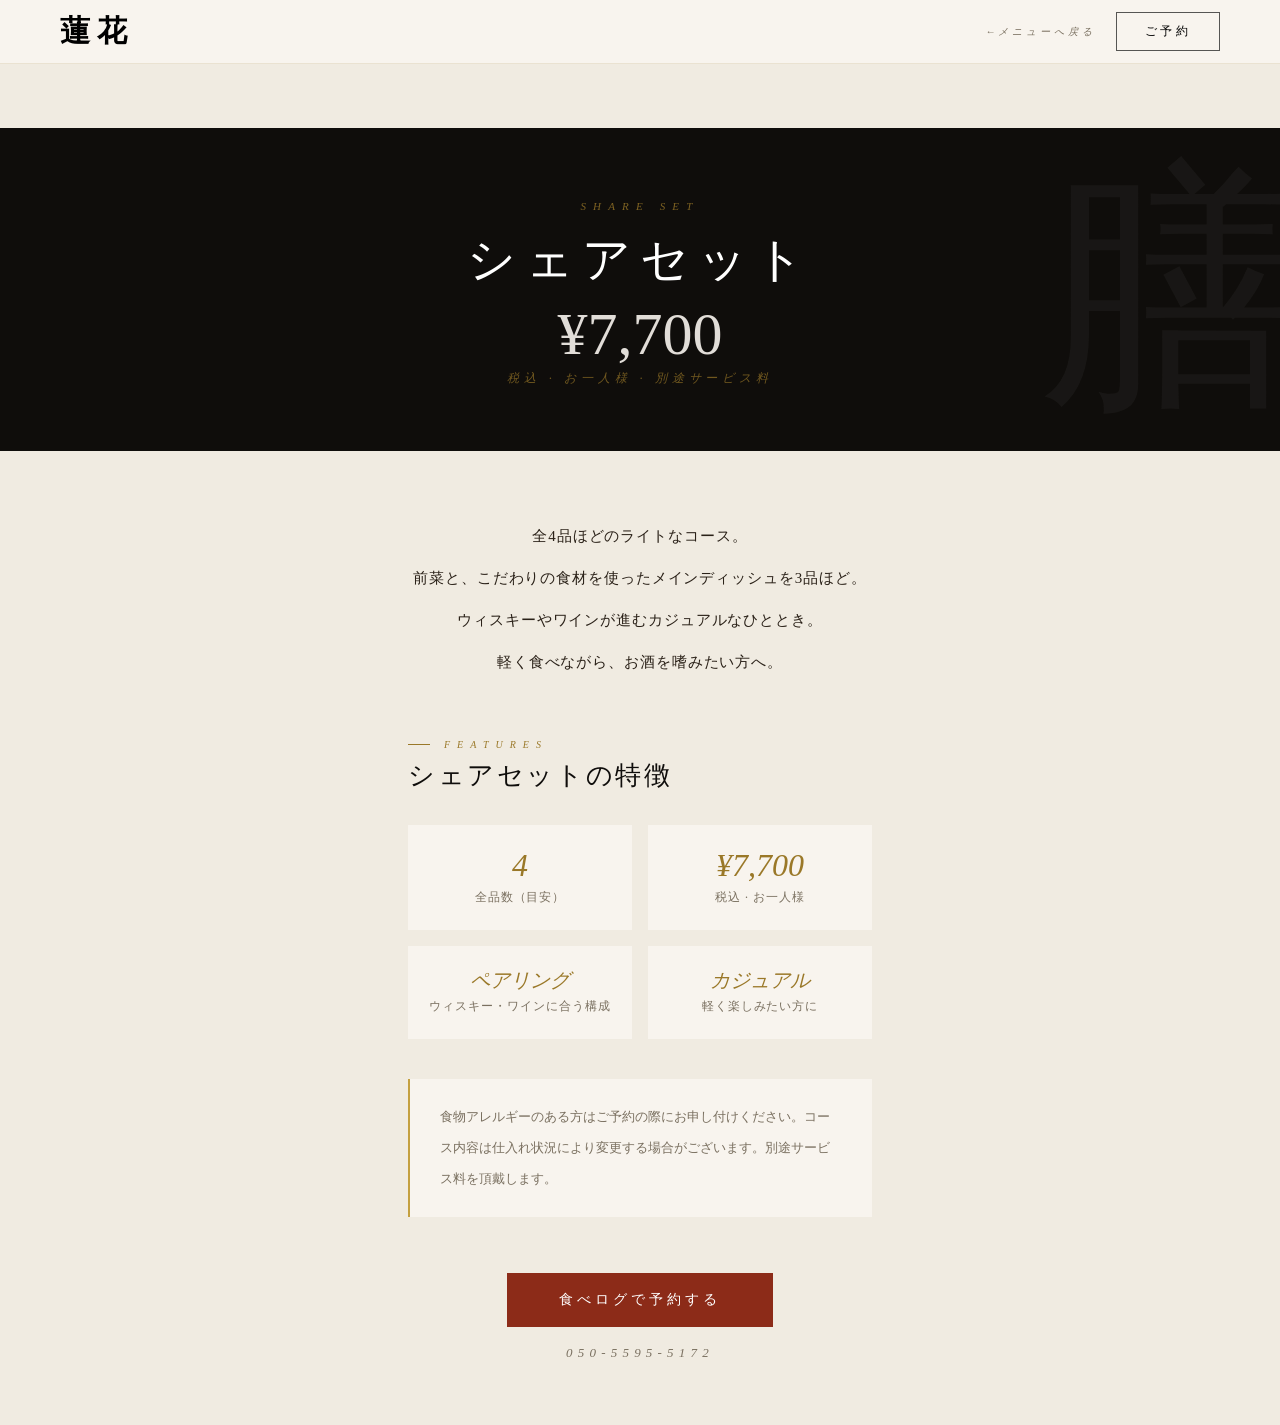
==== course-share.html @ ea58a0f2 "Initial commit" ====
<!DOCTYPE html>
<html lang="ja">
<head>
<meta charset="UTF-8">
<meta name="viewport" content="width=device-width,initial-scale=1">
<title>シェアセット | 蓮花 RENKA — 北新地</title>
<meta name="description" content="蓮花のシェアセット（¥7,700〜）。全4品ほどのライトなコース。ウィスキーやワインと楽しむカジュアルなひととき。北新地の創作料理店。">
<link rel="stylesheet" href="renka.css">
<style>
/* ── COURSE PAGE ── */
.cp-wrap{
  min-height:100vh;
  background:var(--w2);
  padding-top:var(--nav-h);
}
.cp-hero{
  background:#0f0d0b;
  padding:72px 10vw 64px;
  position:relative;
  overflow:hidden;
  text-align:center;
}
.cp-hero::before{
  content:'膳';
  position:absolute;right:-20px;top:50%;transform:translateY(-50%);
  font-family:'Shippori Mincho B1',serif;font-size:260px;
  color:rgba(255,255,255,.04);line-height:1;pointer-events:none;
}
.cp-en{font-family:'Cormorant Garamond',serif;font-style:italic;font-size:11px;letter-spacing:.65em;color:var(--gold);text-transform:uppercase;margin-bottom:16px;opacity:.8}
.cp-title{font-family:'Shippori Mincho B1',serif;font-size:clamp(28px,5vw,48px);letter-spacing:.18em;color:#fff;font-weight:500;margin-bottom:12px}
.cp-price{font-family:'Cormorant Garamond',serif;font-size:clamp(36px,6vw,60px);font-weight:300;color:rgba(248,244,238,.9);line-height:1;margin-bottom:6px}
.cp-ptax{font-family:'Cormorant Garamond',serif;font-style:italic;font-size:12px;letter-spacing:.4em;color:rgba(154,120,40,.7)}

.cp-body{max-width:720px;margin:0 auto;padding:64px 10vw}
.cp-desc{font-family:'Shippori Mincho',serif;font-size:15px;line-height:2.8;color:var(--ch);letter-spacing:.06em;margin-bottom:56px;text-align:center}

.cp-section-head{margin-bottom:32px;text-align:left}
.cp-section-head .slbl{margin-bottom:8px}
.cp-section-head h2{font-family:'Shippori Mincho B1',serif;font-size:clamp(18px,2.5vw,26px);letter-spacing:.1em;color:var(--ink);font-weight:500;margin-bottom:6px}
.cp-section-head p{font-family:'Cormorant Garamond',serif;font-style:italic;font-size:12px;letter-spacing:.4em;color:var(--warm)}

.cp-feature{display:grid;grid-template-columns:1fr 1fr;gap:16px;margin-bottom:40px}
.cp-feat-item{background:var(--w);padding:24px 20px;text-align:center}
.cp-feat-num{font-family:'Cormorant Garamond',serif;font-style:italic;font-size:32px;font-weight:300;color:var(--gold);line-height:1;margin-bottom:8px}
.cp-feat-label{font-family:'Shippori Mincho',serif;font-size:12px;letter-spacing:.08em;color:var(--warm)}

.cp-note{padding:22px 30px;border-left:2px solid var(--gold2);background:var(--w);font-size:13px;line-height:2.4;color:var(--warm);margin-top:40px}

.cp-cta{text-align:center;padding:56px 0 0}
.cp-back{
  display:inline-block;margin-bottom:24px;
  font-family:'Cormorant Garamond',serif;font-style:italic;
  font-size:11px;letter-spacing:.4em;color:var(--warm);
  text-decoration:none;text-transform:uppercase;
  transition:color .3s;
}
.cp-back:hover{color:var(--ink)}
.cp-back::before{content:'← ';letter-spacing:0}

@media(max-width:900px){
  .cp-hero{padding:52px 24px 44px}
  .cp-body{padding:40px 20px}
  .cp-desc{font-size:13px;line-height:2.4;margin-bottom:36px}
  .cp-feature{grid-template-columns:1fr 1fr}
  .cp-note{padding:16px 18px;font-size:12px;line-height:2}
}
</style>
</head>
<body>

<!-- NAV -->
<nav id="nav">
  <button class="nlogo" onclick="location.href='index.html'" style="background:none;border:none;cursor:pointer;padding:0">
    <span class="nlogo-t">蓮花</span>
  </button>
  <div style="margin-left:auto;display:flex;align-items:center;gap:20px">
    <a href="index.html#menu" class="cp-back" style="margin:0;font-size:10px">メニューへ戻る</a>
    <a href="https://tabelog.com/osaka/A2701/A270101/27146515/" target="_blank" rel="noopener" class="ncta">ご予約</a>
  </div>
</nav>

<div class="cp-wrap">

  <!-- HERO -->
  <div class="cp-hero">
    <p class="cp-en">Share Set</p>
    <h1 class="cp-title">シェアセット</h1>
    <p class="cp-price">¥7,700</p>
    <p class="cp-ptax">税込 · お一人様 · 別途サービス料</p>
  </div>

  <div class="cp-body">

    <!-- 説明 -->
    <p class="cp-desc">全4品ほどのライトなコース。<br>
    前菜と、こだわりの食材を使ったメインディッシュを3品ほど。<br>
    ウィスキーやワインが進むカジュアルなひととき。<br>
    軽く食べながら、お酒を嗜みたい方へ。</p>

    <!-- 特徴 -->
    <div class="cp-section-head">
      <div class="slbl">Features</div>
      <h2>シェアセットの特徴</h2>
    </div>

    <div class="cp-feature">
      <div class="cp-feat-item">
        <p class="cp-feat-num">4</p>
        <p class="cp-feat-label">全品数（目安）</p>
      </div>
      <div class="cp-feat-item">
        <p class="cp-feat-num">¥7,700</p>
        <p class="cp-feat-label">税込 · お一人様</p>
      </div>
      <div class="cp-feat-item">
        <p class="cp-feat-num" style="font-size:20px">ペアリング</p>
        <p class="cp-feat-label">ウィスキー・ワインに合う構成</p>
      </div>
      <div class="cp-feat-item">
        <p class="cp-feat-num" style="font-size:20px">カジュアル</p>
        <p class="cp-feat-label">軽く楽しみたい方に</p>
      </div>
    </div>

    <p class="cp-note">食物アレルギーのある方はご予約の際にお申し付けください。コース内容は仕入れ状況により変更する場合がございます。別途サービス料を頂戴します。</p>

    <!-- CTA -->
    <div class="cp-cta">
      <a href="https://tabelog.com/osaka/A2701/A270101/27146515/" target="_blank" rel="noopener"
        style="display:inline-block;background:var(--red);color:#fff;font-family:'Shippori Mincho',serif;font-size:14px;letter-spacing:.28em;padding:18px 52px;text-decoration:none;transition:opacity .3s;margin-bottom:16px">
        食べログで予約する
      </a><br>
      <a href="tel:050-5595-5172"
        style="font-family:'Cormorant Garamond',serif;font-style:italic;font-size:13px;letter-spacing:.4em;color:var(--warm);text-decoration:none">
        050-5595-5172
      </a>
    </div>

  </div>
</div>

<script>
const nav = document.getElementById('nav');
window.addEventListener('scroll', () => nav.classList.toggle('sc', scrollY > 60));
// このページを訪れた記録を残す（index.htmlに戻った時にローダーをスキップ）
sessionStorage.setItem('fromCoursePage', '1');
</script>
</body>
</html>
---- renka.css ----
:root {
  --w:    #f8f4ee;
  --w2:   #f0ebe1;
  --ink:  #0f0d0b;
  --deep: #17130e;
  --ch:   #2a2118;
  --red:  #8c2b18;
  --red2: #b33820;
  --gold: #9a7828;
  --gold2:#c4a040;
  --warm: #7a7060;
  --bd:   rgba(154,120,40,.15);
  --nav-h: 64px;
}

.skip-link{position:absolute;top:-40px;left:0;background:var(--red);color:#fff;padding:8px 16px;text-decoration:none;font-family:'Shippori Mincho',serif;font-size:12px;z-index:9999;transition:top .2s}
.skip-link:focus{top:0}
/* ── FOCUS / ACCESSIBILITY ── */
:focus-visible{outline:2px solid var(--gold);outline-offset:3px}
a,button{-webkit-tap-highlight-color:transparent}
*,*::before,*::after{margin:0;padding:0;box-sizing:border-box}
html{scroll-behavior:smooth}
section,#gallery,#rooms{scroll-margin-top:64px}
html{scroll-padding-top:var(--nav-h)}
body{background:var(--w);color:var(--ink);font-family:'Shippori Mincho',serif;font-weight:400;overflow-x:hidden;cursor:none}

/* ── CURSOR ── */
#cd, #cr {
  position: fixed;
  pointer-events: none;
  z-index: 9999;
  transform: translate(-50%, -50%);
  transition: transform .18s cubic-bezier(.22,.61,.36,1);
}

@media (max-width: 768px) {
  #cd,
  #cr {
    display: none !important;
  }
}

/* 中央ドット */
#cdi {
  width: 4px;
  height: 4px;
  background: var(--gold); /* 赤→ゴールドへ */
  border-radius: 50%;
  opacity: .9;
}

/* 外側リング */
#cri {
  width: 32px;
  height: 32px;
  border: 1px solid rgba(154,120,40,.45); /* 薄いゴールド */
  border-radius: 50%;
  opacity: .35;

  backdrop-filter: blur(2px);

  transition:
    width .4s cubic-bezier(.22,.61,.36,1),
    height .4s cubic-bezier(.22,.61,.36,1),
    opacity .35s ease,
    border-color .35s ease,
    transform .35s ease;
}

/* ホバー時に外側リングを消す */
body:has(a:hover) #cri,
body:has(button:hover) #cri {
  opacity: 0;
  transform: translate(-50%, -50%) scale(0.8);
}

/* 押下時（高級感あるフィードバック） */
body:has(a:active) #cri,
body:has(button:active) #cri {
  width: 28px;
  height: 28px;
  opacity: .8;
  border-color: var(--red);
}

/* ── LOADER ── */
.skip-loader #loader{display:none !important}
#loader{position:fixed;inset:0;background:#0f0d0b;z-index:3000;display:flex;align-items:center;justify-content:center;flex-direction:column;text-align:center;transition:opacity 1s ease,visibility 1s ease;overflow:hidden}
#loader::before{content:'';position:absolute;inset:0;z-index:0;pointer-events:none}
#loader.out{opacity:0;visibility:hidden}
#loader-lotus{position:absolute;inset:0;display:flex;align-items:center;justify-content:center;opacity:0;animation:lu 1.4s ease forwards .1s;z-index:1}
#loader-lotus svg{width:min(320px,80vw);height:min(320px,80vw);opacity:.22}
.ld-content{position:relative;z-index:2;display:flex;flex-direction:column;align-items:center;text-align:center;pointer-events:none}
.ld-en{font-family:'Shippori Mincho B1',serif;font-weight:500;font-size:clamp(40px,6vw,64px);letter-spacing:.4em;color:rgba(248,244,238,.92);opacity:0;animation:lu .8s ease forwards .5s;text-align:center}
.ld-bar{width:1px;height:0;background:linear-gradient(to bottom,var(--gold),transparent);margin:18px auto;animation:lb 1s ease forwards 1.1s}
.ld-sub{font-family:'Cormorant Garamond',serif;font-style:italic;font-size:11px;letter-spacing:.6em;color:rgba(154,120,40,.65);text-transform:uppercase;opacity:0;animation:lu .7s ease forwards 1.7s;text-align:center}
@keyframes lu{from{opacity:0;transform:translateY(12px)}to{opacity:1;transform:translateY(0)}}
@keyframes lb{to{height:48px}}

#loader-video{
  display:none;
  position:absolute;
  top:50%;left:50%;
  transform:translate(-50%,-50%);
  min-width:100%;min-height:100%;
  width:auto;height:auto;
  object-fit:cover;
  object-position:center center;
  z-index:0;
}
@media(max-width:900px){
  #loader{background:#0f0d0b}
  #loader-video{display:block}
  #loader::before{background:rgba(15,13,11,.45)}
  #loader-lotus{display:none}
  .ld-content{display:none}
}

/* ── NAV ── */
/* ── NAV ── */
nav {
  position: sticky;
  top: 0; left: 0; right: 0;
  z-index: 600;
  height: var(--nav-h);
  padding: 0 60px;
  display: flex;
  align-items: center;
  justify-content: space-between;
  background: rgba(248,244,238,.97);
  backdrop-filter: blur(24px);
  border-bottom: 1px solid var(--bd);
}

nav.sc {
  background: rgba(248,244,238,.97);
  border-color: var(--bd);
}

.nlogo {
  text-decoration: none;
  display: flex;
  align-items: center;
}

.nlogo-t {
  font-family: 'Shippori Mincho B1', serif;
  font-weight: 600;
  font-size: 30px;
  letter-spacing: .22em;
  color: #000;
  transition: opacity .3s;
}

.nlogo-t:hover { opacity: .7; }

.ncta {
  font-family: 'Shippori Mincho', serif;
  font-size: 12px;
  letter-spacing: .28em;
  color: #000;
  text-decoration: none;
  border: 1px solid rgba(0,0,0,.65);
  padding: 10px 28px;
  transition: background .3s, color .3s, border-color .3s;
}

.ncta:hover {
  background: var(--red);
  color: #fff;
  border-color: var(--red);
}

.nav-ig {
  color: #000;
  opacity: .6;
  transition: opacity .3s, color .3s;
  display: flex;
  align-items: center;
}

.nav-ig:hover { opacity: 1; color: var(--red); }

/* PC用ナビリンク */
.nav-links {
  display: flex;
  align-items: center;
  gap: clamp(16px, 2.2vw, 38px);
  list-style: none;
  margin: 0;
  padding: 0;
}

.nav-link {
  font-family: 'Shippori Mincho B1', serif;
  font-weight: 600;
  font-size: 14px;
  letter-spacing: .22em;
  color: #000;
  text-decoration: none;
  opacity: .75;
  transition: opacity .3s;
  white-space: nowrap;
}

.nav-link:hover { opacity: 1; }

/* ハンバーガーボタン */
.nav-hamburger {
  display: none;
  flex-direction: column;
  justify-content: center;
  gap: 5px;
  background: none;
  border: none;
  cursor: pointer;
  padding: 4px;
  z-index: 700;
}

.nav-hamburger span {
  display: block;
  width: 24px;
  height: 1.5px;
  background: #000;
  transition: transform .3s, opacity .3s;
}

.nav-hamburger.open span:nth-child(1) { transform: translateY(6.5px) rotate(45deg); }
.nav-hamburger.open span:nth-child(2) { opacity: 0; }
.nav-hamburger.open span:nth-child(3) { transform: translateY(-6.5px) rotate(-45deg); }

/* ドロワー */
.nav-drawer {
  display: none;
  position: fixed;
  top: var(--nav-h);
  left: 0;
  right: 0;
  z-index: 599;
  background: linear-gradient(to bottom, rgba(248,244,238,.98), rgba(242,236,227,.98));
  backdrop-filter: blur(24px);
  -webkit-backdrop-filter: blur(24px);
  border-bottom: 1px solid rgba(154,120,40,.14);
  box-shadow: 0 18px 40px rgba(15,13,11,.08);
  padding: 0;
  max-height: 0;
  overflow: hidden;
  transition:
    max-height .55s cubic-bezier(.22,.61,.36,1),
    padding .4s ease,
    box-shadow .4s ease;
}

.nav-drawer.open {
  max-height: 520px;
  padding: 18px 0 22px;
}

.nav-drawer-links {
  list-style: none;
  margin: 0;
  padding: 0 20px;
  position: relative;
}

.nav-drawer-links::before {
  content: "";
  position: absolute;
  top: 6px; bottom: 6px; left: 20px;
  width: 1px;
  background: linear-gradient(
    to bottom,
    transparent,
    rgba(154,120,40,.18) 18%,
    rgba(154,120,40,.18) 82%,
    transparent
  );
}

.nav-drawer-link {
  position: relative;
  display: flex;
  flex-direction: column;
  gap: 6px;
  font-family: 'Shippori Mincho B1', serif;
  font-size: 15px;
  font-weight: 700;
  letter-spacing: .24em;
  line-height: 1.7;
  color: rgba(15,13,11,.88);
  text-decoration: none;
  padding: 22px 28px 22px 42px;
  transition:
    color .35s ease,
    background-color .35s ease,
    padding-left .35s ease,
    transform .35s ease;
}

.nav-drawer-link:not(:last-child)::after {
  content: "";
  position: absolute;
  left: 42px; right: 0; bottom: 0;
  height: 1px;
  background: linear-gradient(
    to right,
    rgba(154,120,40,.16),
    rgba(154,120,40,.08) 55%,
    transparent
  );
}

.nav-drawer-link::before {
  content: "";
  position: absolute;
  left: 18px;
  top: 50%;
  width: 7px; height: 7px;
  border: 1px solid rgba(154,120,40,.5);
  border-radius: 50%;
  transform: translateY(-50%);
  transition:
    background-color .35s ease,
    border-color .35s ease,
    transform .35s ease;
}

.nav-drawer-link:hover,
.nav-drawer-link:focus-visible {
  color: var(--red);
  background: linear-gradient(to right, rgba(154,120,40,.05), transparent 72%);
  padding-left: 50px;
  transform: translateX(2px);
  outline: none;
}

.nav-drawer-link:hover::before,
.nav-drawer-link:focus-visible::before {
  background: rgba(154,120,40,.72);
  border-color: rgba(154,120,40,.72);
  transform: translateY(-50%) scale(1.08);
}

/* 英語・日本語 2段構成 */
.nav-en {
  font-family: 'Cormorant Garamond', serif;
  font-size: 11px;
  letter-spacing: .4em;
  color: var(--gold);
  text-transform: uppercase;
  line-height: 1;
}

.nav-ja {
  font-family: 'Shippori Mincho B1', serif;
  font-size: 15px;
  letter-spacing: .18em;
  color: rgba(15,13,11,.9);
  line-height: 1.6;
}

.nav-drawer-link:hover .nav-en { color: var(--red); }
.nav-drawer-link:hover .nav-ja { color: var(--red); }

/* ── タブレット縦（769px〜900px）: ハンバーガー表示 ── */
@media (min-width: 769px) and (max-width: 900px) {
  nav { height: 56px; padding: 0 24px; }
  :root { --nav-h: 56px; }
  .nlogo-t { font-size: 24px; }
  .nav-hamburger { display: flex; margin-left: auto; }
  .nav-links { display: none; }
  .nav-icon { display: none !important; }
  .ncta { display: none; }
  .nav-drawer { display: block; }
}

/* ── タブレット横（901px〜1024px） ── */
@media (min-width: 901px) and (max-width: 1024px) {
  nav { padding: 0 36px; height: 64px; }
  :root { --nav-h: 64px; }
  .nlogo-t { font-size: 26px; }
  .nav-links { gap: 20px; }
  .nav-link { font-size: 11px; letter-spacing: .12em; }
  .ncta { font-size: 11px; padding: 8px 16px; letter-spacing: .14em; }
  .nav-hamburger { display: none; }
  .nav-drawer { display: none !important; }
  .nav-icon { display: flex !important; }

  /* コンテンツレイアウト調整 */
  #concept { gap: 48px; padding: 80px 5vw; }
  #chef { gap: 48px; padding: 80px 5vw; }
  .gp-grid { grid-template-rows: 38vh 38vh; }
  .agrid { gap: 40px; }
  .fi { grid-template-columns: 1fr 1fr; }
  #menu, #news, #rsv, #access { padding: 80px 5vw; }
  #cta-band { padding: 56px 5vw; }
}

/* ── スマホ（768px以下） ── */
@media (max-width: 768px) {
  nav { height: 56px; padding: 0 20px; }
  :root { --nav-h: 56px; }
  .nlogo-t { font-size: 22px; }
  .nav-icon { display: none !important; }
  .nav-hamburger { display: flex; margin-left: auto; }
  .nav-links { display: none; }
  .nav-drawer { display: block; }
  .nav-drawer.open { max-height: 78vh; }
  .nav-drawer-links { padding: 4px 18px 0; }
  .nav-drawer-links::before { left: 18px; }
  .nav-drawer-link { font-size: 14px; letter-spacing: .18em; padding: 20px 20px 20px 38px; }
  .nav-drawer-link:not(:last-child)::after { left: 38px; }
  .nav-drawer-link::before { left: 14px; }
  .nav-drawer-link:hover,
  .nav-drawer-link:focus-visible { padding-left: 44px; transform: none; }
}
/* ── HERO ── */
/* フルスクリーン動画＋テキストオーバーレイ */
#hero{
  min-height:calc(100vh - var(--nav-h));
  position:relative;
  display:flex;
  align-items:center;
  overflow:visible;
}
/* 動画背景: 全面 */
.hero-r{
  position:absolute;
  inset:0;
  z-index:0;
  background:var(--deep);
  overflow:hidden;
}
.hero-video{
  position:absolute;
  inset:0;
  width:100%;
  height:100%;
  object-fit:cover;
  z-index:0;
}
/* デスクトップ: 動画を切り取らず全体表示 */
@media(min-width:769px){
  .hero-video{
    object-fit:contain;
    object-position:center center;
  }
}
/* オーバーレイ: 右上を明るく、左下と全体をやや暗く（文字の可読性） */
.hero-overlay{
  position:absolute;
  inset:0;
  z-index:1;
  background:
    linear-gradient(to bottom, rgba(10,8,6,.55) 0%, rgba(10,8,6,.1) 40%, rgba(10,8,6,.65) 100%),
    linear-gradient(to right,  rgba(10,8,6,.60) 0%, rgba(10,8,6,.0) 60%);
}
.hero-frame-tl,.hero-frame-br{position:absolute;z-index:3;pointer-events:none}
.hero-frame-tl{top:32px;left:32px;width:40px;height:40px;border-top:1px solid rgba(154,120,40,.5);border-left:1px solid rgba(154,120,40,.5)}
.hero-frame-br{bottom:32px;right:32px;width:40px;height:40px;border-bottom:1px solid rgba(154,120,40,.5);border-right:1px solid rgba(154,120,40,.5)}
/* テキストオーバーレイ */
.hero-l{
  position:relative;
  z-index:2;
  padding:0 10vw;
  max-width:720px;
  opacity:0;
  transition:opacity .4s ease 1.2s;
}
body.loaded .hero-l{opacity:1}
.hero-l::after{display:none}
.h-kicker{
  font-family:'Cormorant Garamond',serif;
  font-style:italic;
  font-size:11px;
  letter-spacing:.6em;
  color:var(--gold2);
  display:flex;
  align-items:center;
  gap:12px;
  margin-bottom:28px;
  opacity:0;
  animation:lu .5s ease forwards 1.4s;
}
.h-kicker::before{content:'';width:24px;height:1px;background:var(--gold2)}
.h-title{
  font-family:'Shippori Mincho B1',serif;
  font-weight:600;
  font-size:clamp(32px,5vw,68px);
  line-height:1.45;
  letter-spacing:.06em;
  color:#fff;
  margin-bottom:32px;
  text-shadow:0 2px 20px rgba(0,0,0,.4);
  opacity:0;
  animation:lu .6s ease forwards 1.6s;
}
.h-title em{font-style:normal;color:var(--gold2)}
/* コンセプト文 */
.h-concept{
  font-family:'Shippori Mincho',serif;
  font-size:clamp(14px,1.3vw,17px);
  line-height:2.3;
  color:rgba(255,255,255,.78);
  margin-bottom:0;
  padding-left:20px;
  border-left:2px solid rgba(154,120,40,.65);
  opacity:0;
  animation:lu .7s ease forwards 2.0s;
}
/* 料金・アクセスメモ（非表示）*/
.h-price-note{display:none;
  font-family:'Cormorant Garamond',serif;
  font-style:italic;
  font-size:12px;
  letter-spacing:.3em;
  color:rgba(255,255,255,.55);
  margin-bottom:44px;
  opacity:0;
  animation:lu .5s ease forwards 2.1s;
}
/* CTAボタン群 */
.h-btns{
  display:flex;
  gap:16px;
  flex-wrap:wrap;
  align-items:center;
  opacity:0;
  animation:lu .6s ease forwards 2.3s;
}
.btn-primary--hero{
  font-family:'Shippori Mincho B1',serif;
  font-size:13px;
  letter-spacing:.32em;
  color:#fff;
  background:var(--red);
  text-decoration:none;
  padding:18px 52px;
  border:1px solid var(--red);
  transition:background .3s,transform .25s,box-shadow .3s;
  display:inline-block;
  box-shadow:0 4px 24px rgba(140,43,24,.45);
}
.btn-primary--hero:hover{
  background:var(--red2);
  border-color:var(--red2);
  transform:translateY(-3px);
  box-shadow:0 8px 32px rgba(140,43,24,.6);
}
.btn-ghost--hero{
  font-family:'Cormorant Garamond',serif;
  font-style:italic;
  font-size:13px;
  letter-spacing:.35em;
  color:rgba(255,255,255,.7);
  text-decoration:none;
  padding:18px 0;
  transition:color .3s;
  display:flex;
  align-items:center;
  gap:8px;
}
.btn-ghost--hero:hover{color:#fff}
/* スクロールヒント */
.sh{
  position:absolute;
  bottom:28px;
  left:50%;
  transform:translateX(-50%);
  display:flex;
  flex-direction:column;
  align-items:center;
  gap:8px;
  z-index:5;
  opacity:0;
  animation:lu .7s ease forwards 3.2s;
}
.sh-t{font-family:'Cormorant Garamond',serif;font-size:8px;letter-spacing:.6em;color:rgba(255,255,255,.5);text-transform:uppercase}
.sh-b{width:1px;height:36px;background:linear-gradient(to bottom,rgba(154,120,40,.8),transparent);animation:sb 2.5s ease-in-out infinite}
@keyframes sb{0%,100%{opacity:.2;transform:scaleY(.3);transform-origin:top}50%{opacity:1;transform:scaleY(1)}}
/* モバイル */
@media(max-width:768px){
  #hero{min-height:calc(100svh - var(--nav-h))}
  .hero-l{padding:0 24px;max-width:100%}
  .h-title{font-size:clamp(26px,7vw,38px)}
  .h-concept{font-size:13px}
  .btn-primary--hero{padding:16px 36px;font-size:12px;width:100%;text-align:center}
  .btn-ghost--hero{display:none}
  .h-btns{flex-direction:column;align-items:flex-start}
}

/* ── OCCASIONS BAND ── */
#occasions{background:var(--ink);padding:24px 10vw;display:flex;align-items:center;justify-content:center;gap:0;overflow:hidden;border-top:1px solid rgba(154,120,40,.12)}
.occ-list{display:flex;align-items:center;gap:0;flex-wrap:wrap;justify-content:center}
.occ-item{font-family:'Cormorant Garamond',serif;font-style:italic;font-size:13px;letter-spacing:.35em;color:white;padding:8px 28px;text-transform:uppercase;transition:color .3s;position:relative}
.occ-item:not(:last-child)::after{content:'';position:absolute;right:0;top:50%;transform:translateY(-50%);width:1px;height:14px;background:rgba(154,120,40,.25)}
.occ-item:hover{color:var(--gold2)}

/* ── SECTION COMMON ── */
.slbl{font-family:'Cormorant Garamond',serif;font-style:italic;font-size:10px;letter-spacing:.7em;color:var(--gold);text-transform:uppercase;display:flex;align-items:center;gap:14px;margin-bottom:18px}
.slbl::before{content:'';width:22px;height:1px;background:var(--gold)}
.sjp{font-family:'Shippori Mincho B1',serif;font-weight:600;font-size:clamp(24px,3vw,38px);line-height:1.4;letter-spacing:.1em;color:var(--ink);margin-bottom:6px}
.sen{font-family:'Cormorant Garamond',serif;font-style:italic;font-size:12px;letter-spacing:.5em;color:var(--gold);text-transform:uppercase;margin-bottom:40px}
.rv{opacity:0;transform:translateY(22px);transition:opacity .85s ease,transform .85s ease}
.rv.on{opacity:1;transform:translateY(0)}
.d1{transition-delay:.1s}.d2{transition-delay:.2s}.d3{transition-delay:.3s}.d4{transition-delay:.45s}

/* ── GALLERY ── */
#gallery{background:var(--w);padding:0 0 72px}
.dish-slider{
  position:relative;
  width:72%;
  max-width:680px;
  margin:0 auto;
  aspect-ratio:4/3;
  overflow:hidden;
  box-shadow:0 20px 60px rgba(15,13,11,.13);
}
.dish-slide{
  position:absolute;
  inset:0;
  background-size:cover;
  background-position:center;
  opacity:0;
  transition:opacity .7s ease;
}
.dish-slide.active{opacity:1}
.dish-prev,.dish-next{
  position:absolute;
  top:50%;
  transform:translateY(-50%);
  background:rgba(15,13,11,.42);
  border:none;
  color:rgba(248,244,238,.9);
  font-size:32px;
  line-height:1;
  width:44px;
  height:44px;
  display:flex;
  align-items:center;
  justify-content:center;
  cursor:pointer;
  z-index:2;
  transition:background .3s;
}
.dish-prev{left:0}
.dish-next{right:0}
.dish-prev:hover,.dish-next:hover{background:rgba(154,120,40,.65)}
.dish-dots{
  position:absolute;
  bottom:14px;
  left:50%;
  transform:translateX(-50%);
  display:flex;
  gap:8px;
  z-index:2;
}
.dish-dot{
  width:6px;height:6px;
  border-radius:50%;
  background:rgba(255,255,255,.4);
  cursor:pointer;
  transition:background .3s,transform .3s;
}
.dish-dot.active{background:rgba(248,244,238,.95);transform:scale(1.3)}
@media(max-width:900px){
  .dish-slider{width:92%;aspect-ratio:3/2}
}

/* ── ROOMS ── */
#rooms{display:grid;grid-template-columns:1fr 1fr;min-height:480px;margin-top: 5px;}
.rcard{position:relative;overflow:hidden;cursor:default}
.rcard-bg{position:absolute;inset:0;background-size:cover;background-position:center;transition:transform .7s ease}
.rcard:hover .rcard-bg{transform:scale(1.04)}
.rcard-bg.no-img-priv{background:radial-gradient(ellipse at 50% 40%,#1e1914 0%,#141210 100%)}
.rcard-bg.no-img-priv::before{content:'';position:absolute;top:0;left:0;right:0;height:50%;background-image:radial-gradient(circle,rgba(255,255,255,.038) 1px,transparent 1px);background-size:13px 13px}
.rcard-bg.no-img-ctr{background:radial-gradient(ellipse at 50% 30%,#241c08 0%,#1a1408 100%)}
.rcard-bg.no-img-ctr::before{content:'';position:absolute;top:0;left:0;right:0;height:40%;background:repeating-linear-gradient(0deg,transparent 0,transparent 10px,rgba(212,136,16,.09) 10px,rgba(212,136,16,.09) 12px),linear-gradient(to bottom,rgba(212,136,16,.18) 0%,transparent 80%)}
.rcard-bg.no-img-ctr::after{content:'';position:absolute;bottom:28%;left:4%;right:4%;height:2px;background:linear-gradient(90deg,transparent,rgba(212,140,20,.55),transparent);box-shadow:0 0 28px rgba(212,140,20,.18)}
.rcard-ov{position:absolute;inset:0;background:linear-gradient(to top,rgba(15,13,11,.92) 0%,rgba(15,13,11,.45) 55%,transparent 100%);z-index:1}
.rcard-info{position:absolute;bottom:0;left:0;right:0;padding:40px 44px 36px;z-index:2}
.rcard-num{font-family:'Cormorant Garamond',serif;font-style:italic;font-size:9px;letter-spacing:.6em;color:rgba(196,160,64,.9);text-transform:uppercase;margin-bottom:8px}
.rcard-name{font-family:'Shippori Mincho B1',serif;font-size:22px;letter-spacing:.12em;color:#fff;font-weight:500;margin-bottom:6px}
.rcard-cap{display:flex;align-items:baseline;gap:5px;font-family:'Cormorant Garamond',serif;color:#e0b84a}
.rcard-cap strong{font-size:48px;font-weight:300;line-height:1}
.rcard-cap span{font-size:11px;letter-spacing:.2em}
.rcard-desc{font-size:12px;line-height:2.2;color:rgba(248,244,238,.75);margin-top:12px;border-top:1px solid rgba(154,120,40,.35);padding-top:12px}
.rcard-edit{position:absolute;top:12px;right:12px;z-index:5;background:rgba(15,13,11,.72);border:1px solid rgba(154,120,40,.3);color:rgba(248,244,238,.65);font-family:'Cormorant Garamond',serif;font-size:9px;letter-spacing:.35em;text-transform:uppercase;padding:7px 14px;cursor:pointer;transition:all .3s;display:none}
.rcard-edit:hover{background:rgba(154,120,40,.18);border-color:var(--gold);color:#fff}

/* ── CONCEPT ── */
#concept{padding:100px 10vw;background:var(--w);display:grid;grid-template-columns:1fr 1fr;gap:80px;align-items:center;position:relative;overflow:hidden}
.cwm{position:absolute;right:-20px;top:50%;transform:translateY(-50%);font-family:'Shippori Mincho B1',serif;font-size:clamp(160px,18vw,280px);color:rgba(154,120,40,.038);line-height:1;pointer-events:none;user-select:none;font-weight:600}
.concept-body{font-size:15px;line-height:2.8;color:var(--ch);margin-bottom:28px}
.concept-body strong{color:var(--red);font-weight:500}
.concept-hr{width:28px;height:1px;background:var(--gold);margin:28px 0}
.concept-sub{font-size:13px;line-height:2.6;color:var(--warm)}
.concept-vis{display:flex;flex-direction:column;gap:16px}
.cv-card{padding:36px 32px;position:relative;background:var(--w2);border-left:2px solid var(--red);transition:transform .35s,box-shadow .35s}
.cv-card:hover{transform:translateX(6px);box-shadow:-4px 0 0 var(--red)}
.cv-card-en{font-family:'Cormorant Garamond',serif;font-style:italic;font-size:12px;letter-spacing:.6em;color:var(--gold);text-transform:uppercase;margin-bottom:10px;font-weight:700}
.cv-card.has-photo .cv-card-en{color:#f5e6b8;text-shadow:0 1px 4px rgba(0,0,0,.6)}
.cv-card-jp{font-family:'Shippori Mincho B1',serif;font-size:16px;letter-spacing:.1em;color:var(--ink);font-weight:500;line-height:1.7}
.cv-card-deco{position:absolute;bottom:12px;right:18px;font-family:'Shippori Mincho B1',serif;font-size:48px;color:rgba(140,43,24,.055);line-height:1;user-select:none}
.cv-dark{background:var(--deep);border-left:2px solid var(--gold)}
.cv-dark:hover{box-shadow:-4px 0 0 var(--gold)}
.cv-dark .cv-card-jp{color:rgba(248,244,238,.82)}
.cv-dark .cv-card-deco{color:rgba(248,244,238,.04)}
.concept-sub{
  color: rgba(122,112,96,.92);
}
.cv-dark .cv-card-en{
  color: rgba(196,160,64,.72);
}
/* cv-card with photo */
.cv-card.has-photo{
  background-size:cover;background-position:center;
  border-left-color:transparent;
}
.cv-card.has-photo::after{
  content:'';position:absolute;inset:0;
  background:rgba(15,13,11,.52);
  z-index:0;
}
.cv-card.has-photo .cv-card-en,
.cv-card.has-photo .cv-card-jp,
.cv-card.has-photo .cv-card-deco{position:relative;z-index:1;}
.cv-card.has-photo .cv-card-en{color:var(--gold)}
.cv-card.has-photo .cv-card-jp{color:rgba(248,244,238,.92);}
.cv-card.has-photo .cv-card-deco{color:rgba(248,244,238,.06)}

/* ── PHILOSOPHY ── */
#phil{padding:64px 10vw;background:var(--deep);display:flex;flex-direction:column;align-items:center;text-align:center;position:relative;overflow:hidden}
#phil::before{content:'';position:absolute;inset:0;background:repeating-linear-gradient(0deg,transparent,transparent 3px,rgba(248,244,238,.006) 3px,rgba(248,244,238,.006) 4px);pointer-events:none}
.phil-q{font-family:'Shippori Mincho B1',serif;font-size:clamp(14px,2vw,20px);line-height:2.7;color:rgba(248,244,238,.82);font-weight:400;letter-spacing:.1em;max-width:580px;margin-bottom:28px}
.phil-q em{font-style:normal;color:var(--gold2)}
.phil-by{font-family:'Cormorant Garamond',serif;font-style:italic;font-size:10px;letter-spacing:.55em;color:rgba(154,120,40,.42);text-transform:uppercase;display:flex;align-items:center;gap:14px}
.phil-by::before,.phil-by::after{content:'';width:28px;height:1px;background:rgba(154,120,40,.3)}

/* ── NEWS ── */
#news{padding:100px 10vw;background:var(--w2)}
.news-grid{display:flex;flex-direction:column;gap:1px;margin-top:48px;border:1px solid var(--bd)}
.ni-row{display:grid;grid-template-columns:148px 1fr auto;gap:28px;padding:24px 32px;background:var(--w);align-items:start;transition:background .3s}
.ni-row:hover{background:var(--w2)}
.ni-row-date{font-family:'Cormorant Garamond',serif;font-size:11px;letter-spacing:.35em;color:var(--gold);padding-top:3px}
.ni-row-cat{display:inline-block;font-family:'Cormorant Garamond',serif;font-size:9px;letter-spacing:.4em;color:var(--red);border:1px solid rgba(140,43,24,.22);padding:3px 11px;text-transform:uppercase;margin-bottom:7px}
.ni-row-title{font-size:14px;line-height:1.9;color:var(--ch)}
.ni-row-del{display:none;background:none;border:1px solid rgba(140,43,24,.28);color:rgba(140,43,24,.55);font-family:'Cormorant Garamond',serif;font-size:9px;letter-spacing:.3em;text-transform:uppercase;padding:6px 13px;cursor:pointer;transition:all .3s;flex-shrink:0}
.ni-row-del:hover{background:var(--red);color:#fff;border-color:var(--red)}
.news-add{display:none;margin-top:14px;width:100%;padding:17px;background:none;border:1px dashed var(--bd);color:rgba(154,120,40,.5);font-family:'Cormorant Garamond',serif;font-size:11px;letter-spacing:.45em;text-transform:uppercase;cursor:pointer;transition:all .3s}
.news-add:hover{border-color:var(--gold);color:var(--gold)}

/* ── MENU ── */
#menu{padding:100px 10vw;background:var(--w);position:relative;overflow:hidden}
.menu-wm{position:absolute;left:-15px;bottom:-10px;font-family:'Shippori Mincho B1',serif;font-size:clamp(140px,16vw,260px);color:rgba(154,120,40,.032);line-height:1;pointer-events:none;user-select:none;font-weight:600}
.mgrid{display:grid;grid-template-columns:1fr 1fr;gap:2px;margin-bottom:28px}
.mi{padding:52px 44px;background:var(--w2);position:relative;overflow:hidden;transition:background .4s,transform .35s,box-shadow .35s;cursor:default}
.mi:hover{background:var(--w);transform:translateY(-4px);box-shadow:0 16px 48px rgba(15,13,11,.08)}
.mi-link{
  text-decoration:none;color:inherit;
  display:flex;flex-direction:column;
  cursor:pointer;overflow:hidden;
  padding:0 !important;background:none !important;
  transition:box-shadow .3s;
}
.mi-link:hover{transform:none !important;box-shadow:0 16px 48px rgba(15,13,11,.15)}
.mi.mi-link::before{display:none}
.mi-photo{
  width:100%;aspect-ratio:3/2;
  background-size:cover;background-position:center;
  flex-shrink:0;
  transition:transform .6s ease;
}
.mi-link:hover .mi-photo{transform:scale(1.04)}
.mi-text{
  padding:22px 26px;
  background:var(--w2);
  display:flex;flex-direction:column;
  flex:1;
}
.mi-arrow{
  font-family:'Cormorant Garamond',serif;font-style:italic;
  font-size:11px;letter-spacing:.35em;color:var(--gold);
  margin-top:auto;padding-top:12px;
  opacity:0;transition:opacity .3s;
}
.mi-link:hover .mi-arrow{opacity:1}
.mi::before{content:'';position:absolute;top:0;left:0;right:0;height:2px;background:var(--red);transform:scaleX(0);transition:transform .4s;transform-origin:left}
.mi:hover::before{transform:scaleX(1)}
.mi-en{font-family:'Cormorant Garamond',serif;font-style:italic;font-size:9px;letter-spacing:.65em;color:var(--gold);text-transform:uppercase;margin-bottom:14px;opacity:.7}
.mi-name{font-family:'Shippori Mincho B1',serif;font-size:20px;letter-spacing:.12em;color:var(--ink);font-weight:500;margin-bottom:12px}
.mi-p{font-family:'Cormorant Garamond',serif;font-size:48px;font-weight:300;color:var(--ch);line-height:1;margin-bottom:3px}
.mi-ptax{font-family:'Cormorant Garamond',serif;font-size:10px;letter-spacing:.35em;color:var(--warm);margin-bottom:24px}
.mi-desc{font-size:13px;line-height:2.4;color:var(--warm)}
.mi-deco{position:absolute;bottom:16px;right:22px;font-family:'Shippori Mincho B1',serif;font-size:60px;color:rgba(140,43,24,.04);line-height:1;user-select:none}
.mnote{padding:22px 30px;border-left:2px solid var(--gold2);background:var(--w2);font-size:13px;line-height:2.4;color:var(--warm)}

/* ── CTA BAND ── */
#cta-band{padding:72px 10vw;background:var(--red);display:flex;align-items:center;justify-content:space-between;gap:40px;position:relative;overflow:hidden}
#cta-band::before{content:'蓮';position:absolute;right:-20px;top:50%;transform:translateY(-50%);font-family:'Shippori Mincho B1',serif;font-size:280px;color:rgba(255,255,255,.06);line-height:1;pointer-events:none;font-weight:600}
.cta-band-text{}
.cta-band-label{font-family:'Cormorant Garamond',serif;font-style:italic;font-size:10px;letter-spacing:.65em;color:rgba(255,255,255,.55);text-transform:uppercase;margin-bottom:14px}
.cta-band-title{font-family:'Shippori Mincho B1',serif;font-size:clamp(20px,2.8vw,32px);letter-spacing:.08em;color:#fff;font-weight:500;line-height:1.4;margin-bottom:6px}
.cta-band-sub{font-size:13px;color:rgba(255,255,255,.65);line-height:2.2}
.cta-band-actions{display:flex;flex-direction:column;gap:12px;flex-shrink:0}
.btn-cta-white{font-family:'Shippori Mincho',serif;font-size:13px;letter-spacing:.28em;color:var(--red);background:#fff;text-decoration:none;padding:18px 48px;transition:background .3s,transform .25s;display:inline-block;text-align:center;white-space:nowrap}
.btn-cta-white:hover{background:var(--w2);transform:translateY(-3px)}
.btn-cta-outline{font-family:'Cormorant Garamond',serif;font-style:italic;font-size:12px;letter-spacing:.4em;color:rgba(255,255,255,.7);text-decoration:none;padding:10px 0;text-align:center;border-bottom:1px solid rgba(255,255,255,.3);transition:color .3s,border-color .3s}
.btn-cta-outline:hover{color:#fff;border-color:#fff}

/* ── RESERVE ── */
#rsv{padding:100px 10vw;background:var(--deep);display:block;position:relative;overflow:hidden}
#rsv::after{content:'予約';position:absolute;right:-15px;top:50%;transform:translateY(-50%);font-family:'Shippori Mincho B1',serif;font-size:clamp(120px,14vw,220px);color:rgba(248,244,238,.015);line-height:1;pointer-events:none;user-select:none;font-weight:600}
.rsv-slbl{font-family:'Cormorant Garamond',serif;font-style:italic;font-size:9px;letter-spacing:.75em;color:var(--gold);text-transform:uppercase;display:flex;align-items:center;gap:14px;margin-bottom:20px}
.rsv-slbl::before{content:'';width:22px;height:1px;background:var(--gold)}
.rsv-title{font-family:'Shippori Mincho B1',serif;font-weight:500;font-size:clamp(22px,2.6vw,32px);letter-spacing:.1em;color:#fff;margin-bottom:6px}
.rsv-en{font-family:'Cormorant Garamond',serif;font-style:italic;font-size:11px;letter-spacing:.55em;color:rgba(154,120,40,.62);text-transform:uppercase;margin-bottom:40px}
.ilist .irow{display:grid;grid-template-columns:82px 1fr;gap:14px;padding:16px 0;border-bottom:1px solid white;font-size:12px;line-height:2}
.ik{font-family:'Cormorant Garamond',serif;font-style:italic;font-size:9px;letter-spacing:.55em;color:rgba(154,120,40,.72);text-transform:uppercase;padding-top:2px}
.iv{color:rgba(248,244,238,.62)}
.iv a{color:var(--gold2);text-decoration:none;transition:color .3s}
.iv a:hover{color:#fff}
.rmths{display:flex;flex-direction:column;gap:3px;margin-top:56px}
.rb{display:flex;align-items:center;gap:16px;padding:20px 24px;background:rgba(248,244,238,.03);border:1px solid rgba(248,244,238,.06);text-decoration:none;font-family:'Shippori Mincho',serif;font-size:12px;letter-spacing:.2em;color:rgba(248,244,238,.55);transition:all .35s;position:relative;overflow:hidden}
.rb::before{content:'';position:absolute;top:0;left:-100%;width:100%;height:100%;background:linear-gradient(90deg,transparent,rgba(154,120,40,.09),transparent);transition:left .5s}
.rb:hover{border-color:var(--gold);color:#fff}
.rb:hover::before{left:100%}
.rb-ic{width:36px;height:36px;border:1px solid currentColor;border-radius:50%;display:flex;align-items:center;justify-content:center;flex-shrink:0;font-size:12px;transition:background .3s;font-family:'Cormorant Garamond',serif}
.rb:hover .rb-ic{background:rgba(154,120,40,.15)}
.rb-tbl{border-color:rgba(200,80,50,.2)}
.rb-tbl:hover{border-color:rgba(200,80,50,.5)}

/* ── ACCESS ── */
#access{padding:100px 10vw;background:var(--w2)}
.agrid{display:grid;grid-template-columns:1.3fr 1fr;gap:64px;align-items:start;margin-top:56px}
.amap-wrap{position:relative}
.amap-iframe{width:100%;aspect-ratio:4/3;border:1px solid var(--bd);display:block;filter:grayscale(15%) contrast(1.05) sepia(8%)}
.amap-overlay-hide{position:absolute;inset:0;background:var(--w2);display:flex;align-items:center;justify-content:center;flex-direction:column;gap:10px;cursor:pointer;transition:opacity .4s}
.amap-overlay-hide.loaded{opacity:0;pointer-events:none}
.amap-icon{font-size:24px;opacity:.4}
.amap-txt{font-family:'Cormorant Garamond',serif;font-style:italic;font-size:10px;letter-spacing:.5em;color:var(--warm);text-transform:uppercase}
.abadge{display:inline-flex;align-items:center;gap:7px;background:var(--red);color:#fff;font-family:'Cormorant Garamond',serif;font-size:9px;letter-spacing:.45em;padding:5px 14px;text-transform:uppercase;margin-bottom:20px}
.abadge::before{content:'';width:5px;height:5px;background:#fff;border-radius:50%;animation:pulse 2s infinite}
@keyframes pulse{0%,100%{opacity:1}50%{opacity:.2}}
.aname{font-family:'Shippori Mincho B1',serif;font-size:30px;letter-spacing:.12em;color:var(--ink);font-weight:600;margin-bottom:3px}
.aname-en{font-family:'Cormorant Garamond',serif;font-style:italic;font-size:11px;letter-spacing:.5em;color:var(--gold);margin-bottom:36px}
.adetail{font-size:14px;line-height:2.9;color:var(--ch);border-top:1px solid var(--bd);padding-top:24px}
.adetail strong{font-family:'Cormorant Garamond',serif;font-style:italic;font-size:9px;letter-spacing:.55em;color:var(--gold);text-transform:uppercase;display:inline-block;width:68px;font-weight:400}
.atel{font-family:'Cormorant Garamond',serif;font-size:20px;letter-spacing:.1em;color:var(--ink);display:flex;align-items:center;gap:10px;margin-top:24px;text-decoration:none;transition:color .3s}
.atel::before{content:'☎';font-size:13px;color:var(--gold)}
.atel:hover{color:var(--red)}
.atel small{font-size:9px;letter-spacing:.4em;color:var(--warm);font-family:'Cormorant Garamond',serif}

/* ── FOOTER ── */
footer{padding:64px 10vw 36px;background:var(--ink);border-top:1px solid rgba(248,244,238,.05)}
.fi{display:grid;grid-template-columns:1.2fr 1fr 1fr;gap:40px;align-items:start;margin-bottom:48px}
.fname{font-family:'Shippori Mincho B1',serif;font-weight:600;font-size:26px;letter-spacing:.22em;color:#fff;margin-bottom:3px}
.fname-jp{font-family:'Cormorant Garamond',serif;font-style:italic;font-size:11px;letter-spacing:.38em;color:rgba(248,244,238,.22);margin-bottom:20px}
.fcatch{font-size:12px;line-height:2.6;color:rgba(248,244,238,.28);max-width:185px}
.fnav-t{font-family:'Cormorant Garamond',serif;font-style:italic;font-size:8px;letter-spacing:.65em;color:rgba(154,120,40,.62);text-transform:uppercase;margin-bottom:16px}
.fnav a{display:block;font-family:'Shippori Mincho',serif;font-size:12px;letter-spacing:.12em;color:rgba(248,244,238,.3);text-decoration:none;margin-bottom:13px;transition:color .3s}
.fnav a:hover{color:var(--gold2)}
.fbot{border-top:1px solid rgba(248,244,238,.05);padding-top:24px;display:flex;justify-content:space-between;align-items:center}
.fcp{font-family:'Cormorant Garamond',serif;font-size:9px;letter-spacing:.4em;color:rgba(248,244,238,.16)}
.fpol{display:flex;gap:24px}
.fpol a{font-family:'Cormorant Garamond',serif;font-size:9px;letter-spacing:.35em;color:rgba(248,244,238,.16);text-decoration:none;text-transform:uppercase;transition:color .3s}
.fpol a:hover{color:rgba(248,244,238,.42)}

/* ── MOBILE BOTTOM CTA ── */
#mobile-cta{display:none;position:fixed;bottom:0;left:0;right:0;z-index:1500;background:rgba(248,244,238,.97);backdrop-filter:blur(20px);border-top:1px solid var(--bd);padding:12px 20px;gap:10px}
#mobile-cta a{flex:1;text-align:center;padding:14px 0;font-family:'Shippori Mincho',serif;font-size:12px;letter-spacing:.2em;text-decoration:none;transition:all .3s}
#mobile-cta .mcta-rsv{background:var(--red);color:#fff}
#mobile-cta .mcta-rsv:hover{background:var(--red2)}
#mobile-cta .mcta-tel{border:1px solid rgba(0,0,0,.35);color:#000;display:flex;align-items:center;justify-content:center;gap:6px;font-size:13px;letter-spacing:.08em;}
#mobile-cta .mcta-tel:hover{background:rgba(0,0,0,.05)}
#mobile-cta .mcta-line{border:1px solid rgba(0,180,0,.4);color:#06c755;display:flex;align-items:center;justify-content:center;gap:8px}
#mobile-cta .mcta-line:hover{background:rgba(6,199,85,.08)}
#mobile-cta .mcta-ig{border:1px solid rgba(0,0,0,.35);color:#000;display:flex;align-items:center;justify-content:center;gap:8px}
#mobile-cta .mcta-ig:hover{border-color:var(--red);color:var(--red)}
/* ── MOBILE ── */
@media(max-width:900px){
  html{font-size:15px}
  nav{padding:0 24px}
  .hero-wm{display:none}
  #occasions{padding:16px 24px;gap:0}
  .occ-item{padding:6px 16px;font-size:11px}
  .gp-grid{grid-template-columns:1fr 1fr;grid-template-rows:none;min-height:0}
  .gp-grid .gp{height:44vw;min-height:0}
  .gp-grid .gp:first-child{grid-row:auto;grid-column:auto;height:44vw}
  .gp-grid .gp:last-child{grid-column:1/3;height:50vw;min-height: 120px;}
  #rooms,#rsv,.agrid,.fi,#concept{grid-template-columns:1fr}
  #concept,#news,#rsv,#access{padding:88px 24px}
  #menu{padding:24px 16px}
  .menu-card{max-width:360px;margin:0 auto}
  .menu-card > *{width:100%}
  #phil,#cta-band{padding:64px 24px}
  #cta-band{flex-direction:column;gap:28px;text-align:center}
  .cta-band-actions{width:100%;align-items:center}
  .btn-cta-white{padding:16px 32px;font-size:12px;width:auto;max-width:240px}
  .btn-cta-outline{max-width:240px;width:100%}
  .cwm,.menu-wm{display:none}
  footer{padding:52px 24px 32px}

  /* course card → horizontal layout on mobile */
  #menu .mgrid{grid-template-columns:1fr;gap:12px;margin-bottom:16px !important}
  .mi-link{flex-direction:column;border:none;border-radius:0;}
  .mi-photo{width:100%;aspect-ratio:16/9;min-height:unset;}
  .mi-text{padding:16px 18px;}
  .mi-link .mi-en{font-size:9px;margin-bottom:4px}
  .mi-link .mi-name{font-size:16px;margin-bottom:4px}
  .mi-link .mi-p{font-size:24px;margin-bottom:2px}
  .mi-link .mi-ptax{font-size:10px;margin-bottom:0}
  .mi-link .mi-arrow{opacity:1;padding-top:8px;font-size:10px}
  .mi-link .mi-desc{display:none}
  .mi-link .mi-deco{display:none}

  /* menu compact */
  .menu-card > div:first-child{margin-bottom:12px !important}
  #menu .slbl{font-size:8px;margin-bottom:4px}
  #menu .sjp{font-size:18px;margin-bottom:2px}
  #menu .sen{font-size:10px;margin-bottom:0}
  #menu .mgrid{grid-template-columns:1fr;gap:10px;margin-bottom:12px !important}
  .mi{padding:10px 12px}
  .mi-en{font-size:8px;margin-bottom:6px}
  .mi-p{font-size:22px;margin-bottom:2px}
  .mi-name{font-size:13px;margin-bottom:4px}
  .mi-ptax{font-size:9px;margin-bottom:6px}
  .mi-desc{display:none}
  .mi-deco{display:none}
  #menu > .rv[style]{margin-bottom:8px !important}
  .course-list{display:grid;grid-template-columns:1fr 1fr;border-top:1px solid var(--bd)}
  .course-item{padding:7px 4px;gap:8px;border-bottom:1px solid var(--bd);border-top:none}
  .course-item:last-child:nth-child(odd){grid-column:1/3}
  .course-name{font-size:9.5px;line-height:1.3}
  .course-num{font-size:9px;letter-spacing:.15em}
  .mnote{font-size:10px;line-height:1.6;padding:8px 12px;margin-top:10px !important}
}

/* ── COURSE LIST ── */
.course-list{display:flex;flex-direction:column;border-top:1px solid var(--bd)}
.course-item{display:grid;grid-template-columns:56px 1fr;gap:24px;padding:22px 0;border-bottom:1px solid var(--bd);align-items:baseline;transition:background .3s}
.course-item:hover{background:rgba(154,120,40,.03);padding-left:12px;padding-right:12px;margin:0 -12px}
.course-num{font-family:'Cormorant Garamond',serif;font-style:italic;font-size:11px;letter-spacing:.4em;color:var(--gold);padding-top:3px;flex-shrink:0}
.course-name{font-family:'Shippori Mincho B1',serif;font-size:15px;letter-spacing:.08em;color:var(--ink);font-weight:500;margin-bottom:5px;line-height:1.6}
.course-detail{font-family:'Cormorant Garamond',serif;font-style:italic;font-size:12px;letter-spacing:.25em;color:var(--warm)}

/* ── CHEF ── */
#chef{padding:120px 10vw;background:var(--w);display:grid;grid-template-columns:1fr 1fr;grid-template-rows:auto 1fr;gap:0 80px;align-items:start}
.chef-img-wrap{grid-column:1;grid-row:1/3;align-self:center}
.chef-head{grid-column:2;grid-row:1}
.chef-bio-wrap{grid-column:2;grid-row:2}
.chef-img-wrap{position:relative}
.chef-img{width:100%;aspect-ratio:3/4;object-fit:cover;display:block;filter:grayscale(8%)}
.chef-img-deco{position:absolute;bottom:-16px;right:-16px;width:60%;aspect-ratio:3/4;object-fit:cover;border:4px solid var(--w);box-shadow:0 8px 32px rgba(15,13,11,.15)}
.chef-img-frame{position:absolute;top:16px;left:16px;right:16px;bottom:16px;border:1px solid rgba(154,120,40,.2);pointer-events:none}
.chef-role{font-family:'Cormorant Garamond',serif;font-style:italic;font-size:10px;letter-spacing:.6em;color:var(--gold);text-transform:uppercase;margin-bottom:8px}
.chef-name-jp{font-family:'Shippori Mincho B1',serif;font-size:clamp(32px,4vw,52px);font-weight:600;letter-spacing:.18em;color:var(--ink);line-height:1.2;margin-bottom:6px}
.chef-name-en{font-family:'Cormorant Garamond',serif;font-style:italic;font-size:14px;letter-spacing:.45em;color:var(--gold);margin-bottom:32px}
.chef-hr{width:28px;height:1px;background:var(--gold);margin-bottom:28px}
.chef-bio{font-size:13px;line-height:3;color:var(--ch)}
.chef-tags{display:flex;flex-wrap:wrap;gap:8px;margin-top:28px}
.chef-tag{font-family:'Cormorant Garamond',serif;font-size:10px;letter-spacing:.35em;color:var(--brn,#6a3e1c);border:1px solid rgba(106,62,28,.22);padding:5px 14px}

/* ── INSTAGRAM ── */
#instagram{padding:100px 10vw;background:var(--w2)}
.ig-header{display:flex;align-items:center;justify-content:space-between;margin-bottom:48px;flex-wrap:wrap;gap:16px}
.ig-link{display:flex;align-items:center;gap:8px;font-family:'Cormorant Garamond',serif;font-style:italic;font-size:11px;letter-spacing:.4em;color:var(--warm);text-decoration:none;text-transform:uppercase;transition:color .3s}
.ig-link svg{flex-shrink:0}
.ig-link:hover{color:var(--ink)}
.ig-feed{width:100%;min-height:320px;display:flex;align-items:center;justify-content:center}
.ig-placeholder{width:100%;padding:60px 40px;border:1px dashed var(--bd);display:flex;flex-direction:column;align-items:center;gap:16px;text-align:center}
.ig-placeholder-icon{opacity:.3}
.ig-placeholder-text{font-family:'Cormorant Garamond',serif;font-style:italic;font-size:13px;letter-spacing:.35em;color:var(--warm);text-transform:uppercase}
.ig-placeholder-sub{font-size:11px;color:var(--warm);opacity:.6;line-height:2.2;letter-spacing:.05em}
.elfsight-app-placeholder{width:100%}
@media(max-width:900px){
  #chef{grid-template-columns:1fr;grid-template-rows:auto;gap:28px}
  .chef-head{order:0;grid-column:unset;grid-row:unset}
  .chef-img-wrap{order:1;grid-column:unset;grid-row:unset}
  .chef-bio-wrap{order:2;grid-column:unset;grid-row:unset}
  .chef-img-deco{display:none}
}

/* ── SLIDESHOW ── */
.hero-slideshow{position:absolute;inset:0}
.hero-slide{position:absolute;inset:0;background-size:cover;background-position:center;opacity:0;transition:opacity 1.2s ease;background-color:#17130e}
.hero-slide.active{opacity:1}
.hero-slide:nth-child(1).no-src{background:radial-gradient(ellipse at 60% 40%,#241c10 0%,#141008 100%)}
.hero-slide:nth-child(1).no-src::before{content:'';position:absolute;top:0;left:0;right:0;height:50%;background-image:radial-gradient(circle,rgba(255,255,255,.035) 1px,transparent 1px);background-size:13px 13px}
.hero-slide:nth-child(1).no-src::after{content:'';position:absolute;bottom:26%;left:4%;right:4%;height:2px;background:linear-gradient(90deg,transparent,rgba(212,140,20,.55),transparent)}
.slide-dots{position:absolute;bottom:20px;right:24px;z-index:5;display:flex;gap:8px;align-items:center}
.slide-dot{width:6px;height:6px;border-radius:50%;background:rgba(248,244,238,.35);cursor:pointer;transition:background .3s,transform .3s;border:none;padding:0}
.slide-dot.active{background:var(--gold);transform:scale(1.3)}

/* ── HERO VIDEO ── */
.hero-video{position:absolute;inset:0;width:100%;height:100%;object-fit:cover;z-index:0;}

/* ── TEL LINK: PC=テキスト / スマホ=タップ発信 ── */
@media(hover:hover){
  a[href^="tel"]{pointer-events:none;cursor:default;text-decoration:none;color:inherit;}
  .mcta-tel{display:none !important;}
}

/* ── SECTION HEADER (centered) ── */
.sec-head{text-align:center;margin-bottom:48px}
.sec-head .slbl{justify-content:center}

/* ── SEO専用：視覚的に非表示、Googleには読まれる ── */
.seo-h1{position:absolute;width:1px;height:1px;padding:0;margin:-1px;overflow:hidden;clip:rect(0,0,0,0);white-space:nowrap;border:0}

/* ── REVIEWS (Google カード) ── */
#reviews{
  padding:100px 10vw;
  background:var(--w2);
  scroll-margin-top:64px;
}
.gr-grid{
  display:grid;
  grid-template-columns:repeat(2,1fr);
  gap:20px;
  margin-bottom:40px;
}
/* カード本体 */
.gr-card{
  background:var(--w);
  border:1px solid var(--bd);
  padding:28px 28px 24px;
  display:flex;
  flex-direction:column;
  gap:16px;
  transition:transform .25s ease, box-shadow .25s ease;
}
.gr-card:hover{
  transform:translateY(-4px);
  box-shadow:0 12px 32px rgba(15,13,11,.09);
}
/* ヘッダー: アバター + 名前/星/日付 + Gロゴ */
.gr-header{
  display:flex;
  align-items:flex-start;
  gap:14px;
}
.gr-avatar{
  width:42px;
  height:42px;
  border-radius:50%;
  display:flex;
  align-items:center;
  justify-content:center;
  font-family:'Cormorant Garamond',serif;
  font-size:18px;
  font-weight:600;
  color:#fff;
  flex-shrink:0;
}
.gr-meta{
  flex:1;
  min-width:0;
}
.gr-name{
  font-family:'Shippori Mincho B1',serif;
  font-size:14px;
  font-weight:600;
  letter-spacing:.06em;
  color:var(--ink);
  margin-bottom:3px;
}
.gr-stars{
  color:#f5a623;
  font-size:13px;
  letter-spacing:2px;
  margin-bottom:2px;
}
.gr-date{
  font-family:'Cormorant Garamond',serif;
  font-size:11px;
  letter-spacing:.1em;
  color:var(--warm);
}
.gr-glogo{
  width:20px;
  height:20px;
  flex-shrink:0;
  margin-top:2px;
}
/* コメント本文 */
.gr-text{
  font-family:'Shippori Mincho',serif;
  font-size:13px;
  line-height:2;
  color:var(--ch);
  letter-spacing:.04em;
  /* 5行で省略 */
  display:-webkit-box;
  -webkit-line-clamp:5;
  -webkit-box-orient:vertical;
  overflow:hidden;
}
/* 全口コミリンク */
.gr-more{
  text-align:center;
}
.gr-more-link{
  display:inline-flex;
  align-items:center;
  gap:8px;
  font-family:'Shippori Mincho',serif;
  font-size:13px;
  letter-spacing:.1em;
  color:var(--warm);
  text-decoration:none;
  padding:12px 28px;
  border:1px solid var(--bd);
  transition:color .25s ease, border-color .25s ease;
}
.gr-more-link:hover{
  color:var(--ink);
  border-color:rgba(154,120,40,.4);
}
@media(max-width:768px){
  #reviews{padding:72px 20px}
  .gr-grid{grid-template-columns:1fr}
  .gr-text{-webkit-line-clamp:4}
}

/* カードをクリック可能に見せる */
.gr-card{cursor:pointer}
.gr-card::after{
  content:'全文を読む →';
  font-family:'Cormorant Garamond',serif;
  font-style:italic;
  font-size:11px;
  letter-spacing:.3em;
  color:var(--gold);
  opacity:0;
  transition:opacity .3s;
  margin-top:auto;
  padding-top:8px;
}
.gr-card:hover::after{opacity:1}

/* ── REVIEW MODAL ── */
#review-modal{
  position:fixed;
  inset:0;
  z-index:900;
  display:flex;
  align-items:center;
  justify-content:center;
  padding:24px;
  pointer-events:none;
  opacity:0;
  transition:opacity .35s ease;
}
#review-modal.open{
  pointer-events:auto;
  opacity:1;
}
.rmod-backdrop{
  position:absolute;
  inset:0;
  background:rgba(15,13,11,.6);
  backdrop-filter:blur(4px);
  -webkit-backdrop-filter:blur(4px);
}
.rmod-box{
  position:relative;
  background:var(--w);
  max-width:520px;
  width:100%;
  max-height:80vh;
  overflow-y:auto;
  padding:40px 36px 36px;
  box-shadow:0 32px 80px rgba(15,13,11,.22);
  border:1px solid var(--bd);
  transform:translateY(18px) scale(.96);
  transition:transform .35s cubic-bezier(.22,.61,.36,1);
}
#review-modal.open .rmod-box{
  transform:translateY(0) scale(1);
}
.rmod-close{
  position:absolute;
  top:14px;
  right:18px;
  background:none;
  border:none;
  font-size:22px;
  color:var(--warm);
  cursor:pointer;
  line-height:1;
  padding:4px 8px;
  transition:color .2s;
}
.rmod-close:hover{color:var(--ink)}
.rmod-header{
  margin-bottom:24px;
}
.rmod-text{
  font-family:'Shippori Mincho',serif;
  font-size:14px;
  line-height:2.2;
  color:var(--ch);
  letter-spacing:.04em;
}
@media(max-width:600px){
  .rmod-box{padding:32px 22px 28px}
  .rmod-text{font-size:13px}
}

/* ── PAST MENU ── */
#past-menu{padding:100px 10vw;background:var(--w);scroll-margin-top:64px}
.past-menu-lead{font-family:'Shippori Mincho',serif;font-size:14px;line-height:2;color:var(--warm);letter-spacing:.08em;text-align:center;margin-bottom:56px}
.past-menu-grid{display:grid;grid-template-columns:repeat(4,1fr);gap:20px}
.pm-card{background:var(--w2);border:1px solid var(--bd);overflow:hidden;transition:transform .3s ease,box-shadow .3s ease}
.pm-card[data-ig]{cursor:pointer}
.pm-card[data-ig]:hover{transform:translateY(-4px);box-shadow:0 12px 32px rgba(15,13,11,.1)}
.pm-card[data-ig] .pm-img-wrap::after{
  content:'';
  position:absolute;inset:0;
  background:rgba(15,13,11,0);
  transition:background .3s;
  z-index:1;
}
.pm-card[data-ig]:hover .pm-img-wrap::after{background:rgba(15,13,11,.18)}
.pm-card[data-ig] .pm-img-wrap::before{
  content:'Instagram で見る →';
  position:absolute;bottom:10px;left:50%;transform:translateX(-50%);
  font-family:'Cormorant Garamond',serif;font-style:italic;
  font-size:11px;letter-spacing:.3em;color:#fff;
  white-space:nowrap;z-index:2;
  opacity:0;transition:opacity .3s;
}
.pm-card[data-ig]:hover .pm-img-wrap::before{opacity:1}

/* ── INSTAGRAM MODAL ── */
#ig-modal{
  position:fixed;inset:0;z-index:900;
  display:flex;align-items:center;justify-content:center;
  padding:24px;
  pointer-events:none;opacity:0;
  transition:opacity .35s ease;
}
#ig-modal.open{pointer-events:auto;opacity:1}
.igmod-backdrop{position:absolute;inset:0;background:rgba(15,13,11,.65);backdrop-filter:blur(4px);-webkit-backdrop-filter:blur(4px)}
.igmod-box{
  position:relative;
  max-width:420px;width:100%;max-height:86vh;
  overflow-y:auto;
  transform:translateY(20px) scale(.95);
  transition:transform .35s cubic-bezier(.22,.61,.36,1);
}
#ig-modal.open .igmod-box{transform:translateY(0) scale(1)}
.igmod-close{
  position:fixed;top:18px;right:18px;
  background:rgba(15,13,11,.55);border:none;
  color:#fff;font-size:20px;width:36px;height:36px;
  border-radius:50%;cursor:pointer;z-index:2;
  display:flex;align-items:center;justify-content:center;
  transition:background .2s;
}
.igmod-close:hover{background:rgba(15,13,11,.85)}
.igmod-embed{display:flex;justify-content:center}
.igmod-embed .instagram-media{margin:0 auto !important}
.pm-img-wrap{width:100%;aspect-ratio:3/2;overflow:hidden;background:var(--w2);position:relative}
.pm-img-placeholder{width:100%;height:100%;pointer-events:none}
/* 画像セット済みはプレースホルダー非表示 */
.pm-img-wrap[style*="background-image"] .pm-img-placeholder{display:none}

.pm-body{padding:20px 18px}
.pm-season{font-family:'Cormorant Garamond',serif;font-style:italic;font-size:10px;letter-spacing:.6em;color:var(--gold);text-transform:uppercase;margin-bottom:8px}
.pm-name{font-family:'Shippori Mincho B1',serif;font-size:14px;font-weight:600;letter-spacing:.08em;color:var(--ink);margin-bottom:10px;line-height:1.5}
.pm-note{font-family:'Shippori Mincho',serif;font-size:12px;line-height:1.9;color:var(--warm);letter-spacing:.05em}
@media(max-width:900px){
  .past-menu-grid{grid-template-columns:repeat(2,1fr)}
}
@media(max-width:480px){
  .past-menu-grid{grid-template-columns:1fr}
}

/* ── MOBILE CTA: 常時固定 ── */
@media(max-width:768px){
  #mobile-cta{
    display:flex;
    bottom:0;
    padding-bottom:env(safe-area-inset-bottom);
  }
  body{padding-bottom:calc(68px + env(safe-area-inset-bottom))}
  footer{padding-bottom:calc(32px + env(safe-area-inset-bottom))}
}

/* ── SITE LINKS ── */
#site-links{
  padding:80px 10vw;
  background:var(--w2);
  scroll-margin-top:64px;
}
.sl-inner{max-width:860px;margin:0 auto}
.sl-title{
  font-family:'Shippori Mincho B1',serif;
  font-size:clamp(20px,2.4vw,30px);
  font-weight:600;
  letter-spacing:.12em;
  color:var(--ink);
  margin-bottom:6px;
}
.sl-sub{
  font-family:'Shippori Mincho',serif;
  font-size:13px;
  color:var(--warm);
  letter-spacing:.08em;
  margin-bottom:40px;
}
.sl-grid{
  display:grid;
  grid-template-columns:repeat(2,1fr);
  gap:14px;
}
.sl-card{
  display:flex;
  align-items:center;
  gap:16px;
  padding:20px 20px;
  background:var(--w);
  border:1px solid var(--bd);
  text-decoration:none;
  color:var(--ink);
  transition:transform .25s ease, box-shadow .25s ease, border-color .25s ease;
}
.sl-card:hover{
  transform:translateY(-3px);
  box-shadow:0 8px 24px rgba(15,13,11,.09);
  border-color:rgba(154,120,40,.35);
}
.sl-card-icon{flex-shrink:0;width:40px;height:40px;display:flex;align-items:center;justify-content:center}
.sl-card-icon svg{border-radius:8px}
.sl-card-body{flex:1;min-width:0}
.sl-card-name{
  font-family:'Shippori Mincho B1',serif;
  font-size:14px;
  font-weight:600;
  letter-spacing:.08em;
  color:var(--ink);
  margin-bottom:3px;
}
.sl-card-desc{
  font-family:'Shippori Mincho',serif;
  font-size:11px;
  color:var(--warm);
  letter-spacing:.04em;
  white-space:nowrap;
  overflow:hidden;
  text-overflow:ellipsis;
}
.sl-card-arrow{
  font-family:'Cormorant Garamond',serif;
  font-size:16px;
  color:var(--gold);
  flex-shrink:0;
  transition:transform .25s ease;
}
.sl-card:hover .sl-card-arrow{transform:translateX(4px)}
@media(max-width:600px){
  .sl-grid{grid-template-columns:1fr}
  #site-links{padding:64px 24px}
}

/* ── PREFERS-REDUCED-MOTION ── */
@media (prefers-reduced-motion: reduce) {
  /* スクロールリビール: アニメーションなしで即表示 */
  .rv {
    opacity: 1;
    transform: none;
    transition: none;
  }

  /* ローダーアニメーション */
  #loader { transition: none; }
  #loader-lotus, .ld-en, .ld-sub { animation: none; opacity: 1; }
  .ld-bar { animation: none; height: 48px; }

  /* ヒーローテキスト */
  .hero-l { transition: none; opacity: 1; }
  .h-kicker, .h-title, .h-concept, .h-btns { animation: none; opacity: 1; }

  /* ギャラリーホバーズーム */
  .gp-photo { transition: none; }
  .gp:hover .gp-photo { transform: none; }

  /* ボタン・リンクのtransform */
  .btn-primary--hero:hover { transform: none; }
}
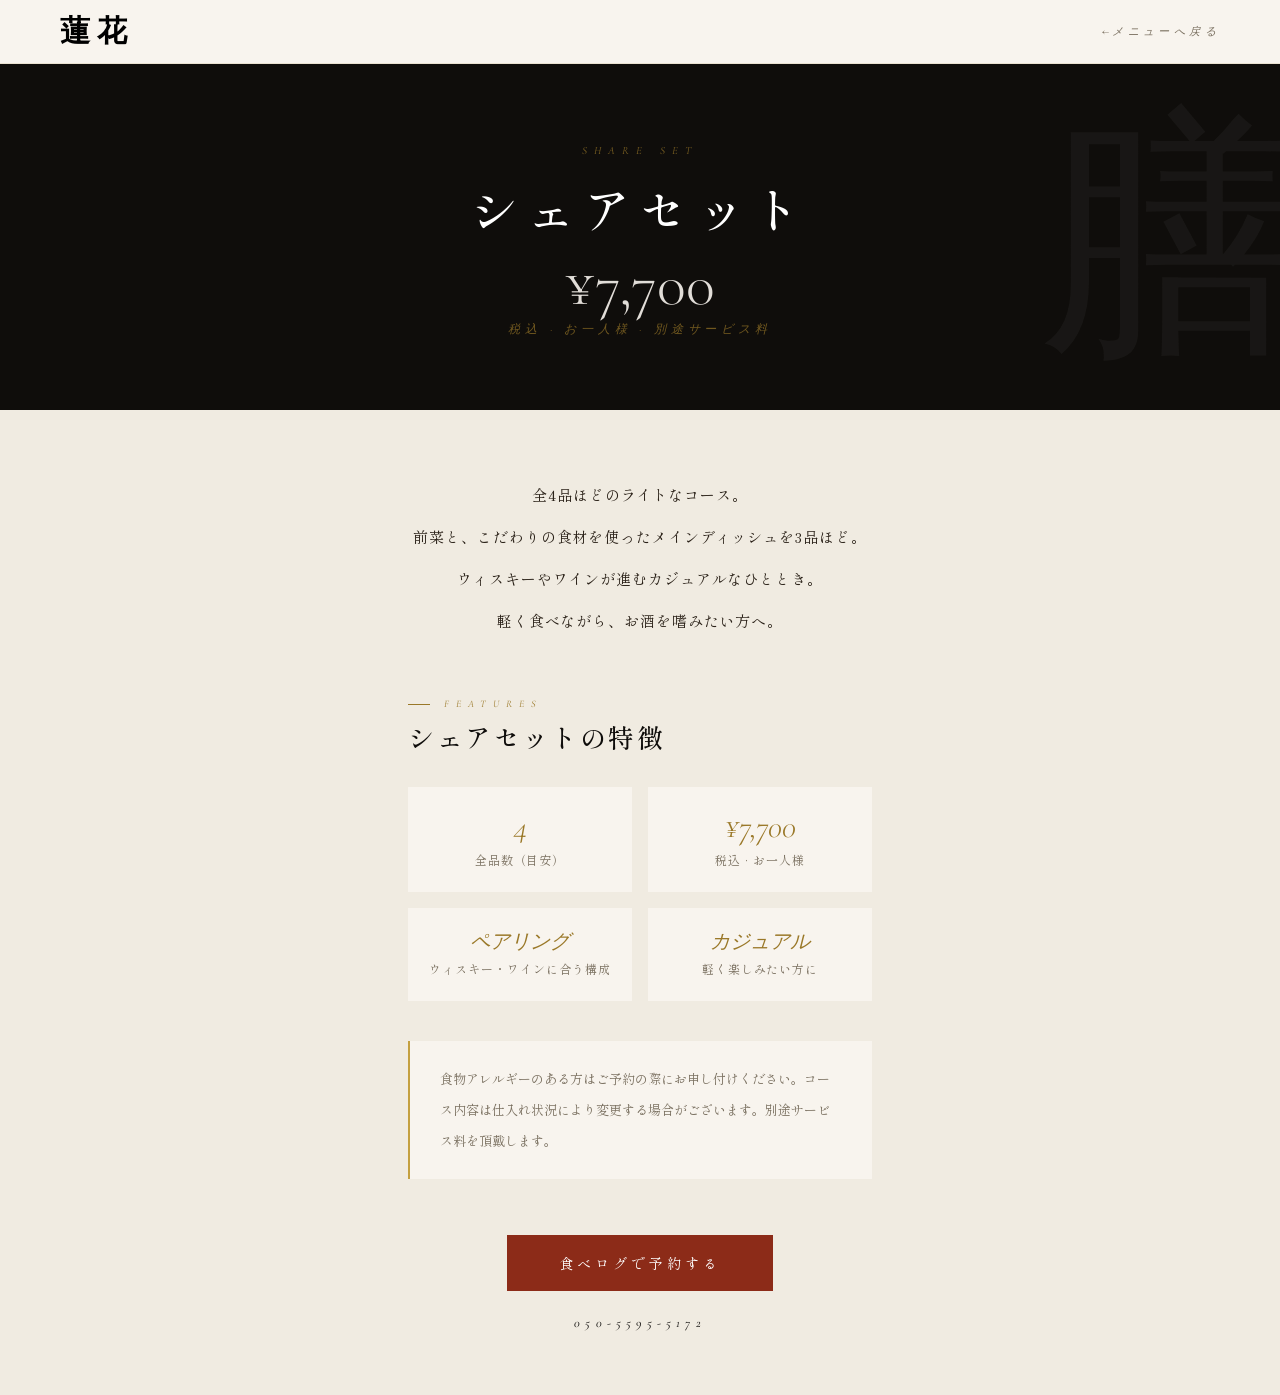
==== commit 5fbf6334: "Update site: add photo/video folders, refresh HTML/CSS/JS Co-Authored-By: Claude Sonnet 4.6 <noreply" ====
--- a/course-share.html
+++ b/course-share.html
@@ -3,34 +3,90 @@
 <head>
 <meta charset="UTF-8">
 <meta name="viewport" content="width=device-width,initial-scale=1">
-<title>シェアセット | 蓮花 RENKA — 北新地</title>
-<meta name="description" content="蓮花のシェアセット（¥7,700〜）。全4品ほどのライトなコース。ウィスキーやワインと楽しむカジュアルなひととき。北新地の創作料理店。">
+<title>シェアセット ¥7,700〜 | 蓮花 RENKA — 北新地 創作料理</title>
+<meta name="description" content="蓮花のシェアセット（¥7,700〜）。全4品ほどのライトなコース。ウィスキー・ワインに合う構成。軽く食べながらお酒を楽しみたい方へ。北新地・大阪。">
+<link rel="canonical" href="https://renka-kitashinchi.com/course-share.html">
+<meta property="og:type" content="restaurant.menu">
+<meta property="og:title" content="シェアセット ¥7,700〜 | 蓮花 RENKA — 北新地">
+<meta property="og:description" content="全4品ほどのライトなコース。ウィスキー・ワインに合う創作料理。軽く食べながらお酒を楽しみたい方へ。北新地・大阪。">
+<meta property="og:url" content="https://renka-kitashinchi.com/course-share.html">
+<meta property="og:image" content="https://renka-kitashinchi.com/ogp.jpg">
+<meta property="og:site_name" content="蓮花 RENKA">
+<meta property="og:locale" content="ja_JP">
+<meta name="twitter:card" content="summary_large_image">
+<meta name="twitter:title" content="シェアセット ¥7,700〜 | 蓮花 RENKA — 北新地">
+<meta name="twitter:description" content="全4品ほどのライトなコース。ウィスキー・ワインに合う創作料理。北新地・大阪。">
+<meta name="twitter:image" content="https://renka-kitashinchi.com/ogp.jpg">
+<script type="application/ld+json">
+[
+  {
+    "@context": "https://schema.org",
+    "@type": "MenuItem",
+    "name": "シェアセット",
+    "description": "全4品ほどのライトなコース。前菜とこだわりの食材を使ったメインディッシュ。ウィスキー・ワインに合う構成。",
+    "offers": {
+      "@type": "Offer",
+      "price": "7700",
+      "priceCurrency": "JPY",
+      "availability": "https://schema.org/InStock"
+    },
+    "inMenu": {
+      "@type": "Menu",
+      "name": "蓮花 コースメニュー",
+      "url": "https://renka-kitashinchi.com/#menu"
+    }
+  },
+  {
+    "@context": "https://schema.org",
+    "@type": "BreadcrumbList",
+    "itemListElement": [
+      {"@type": "ListItem", "position": 1, "name": "蓮花 RENKA", "item": "https://renka-kitashinchi.com/"},
+      {"@type": "ListItem", "position": 2, "name": "コース料金", "item": "https://renka-kitashinchi.com/#menu"},
+      {"@type": "ListItem", "position": 3, "name": "シェアセット", "item": "https://renka-kitashinchi.com/course-share.html"}
+    ]
+  }
+]
+</script>
 <link rel="stylesheet" href="renka.css">
+<link rel="preconnect" href="https://fonts.googleapis.com">
+<link rel="preconnect" href="https://fonts.gstatic.com" crossorigin>
+<link href="https://fonts.googleapis.com/css2?family=Cormorant+Garamond:ital,wght@0,300;0,400;1,300;1,400&family=Shippori+Mincho+B1:wght@400;500;600&family=Shippori+Mincho:wght@400;500&display=swap" rel="stylesheet">
 <style>
 /* ── COURSE PAGE ── */
+body{cursor:auto}
+
 .cp-wrap{
   min-height:100vh;
   background:var(--w2);
-  padding-top:var(--nav-h);
-}
+}
+
+/* HERO */
 .cp-hero{
   background:#0f0d0b;
-  padding:72px 10vw 64px;
+  padding:80px 10vw 72px;
   position:relative;
   overflow:hidden;
   text-align:center;
 }
-.cp-hero::before{
+.cp-hero-bg{
+  position:absolute;inset:0;
+  background:url(写真/DSC09659.jpg) center/cover no-repeat;
+  opacity:.14;
+}
+.cp-hero::after{
   content:'膳';
   position:absolute;right:-20px;top:50%;transform:translateY(-50%);
   font-family:'Shippori Mincho B1',serif;font-size:260px;
   color:rgba(255,255,255,.04);line-height:1;pointer-events:none;
-}
+  z-index:0;
+}
+.cp-hero > *{position:relative;z-index:1}
 .cp-en{font-family:'Cormorant Garamond',serif;font-style:italic;font-size:11px;letter-spacing:.65em;color:var(--gold);text-transform:uppercase;margin-bottom:16px;opacity:.8}
 .cp-title{font-family:'Shippori Mincho B1',serif;font-size:clamp(28px,5vw,48px);letter-spacing:.18em;color:#fff;font-weight:500;margin-bottom:12px}
 .cp-price{font-family:'Cormorant Garamond',serif;font-size:clamp(36px,6vw,60px);font-weight:300;color:rgba(248,244,238,.9);line-height:1;margin-bottom:6px}
 .cp-ptax{font-family:'Cormorant Garamond',serif;font-style:italic;font-size:12px;letter-spacing:.4em;color:rgba(154,120,40,.7)}
 
+/* BODY */
 .cp-body{max-width:720px;margin:0 auto;padding:64px 10vw}
 .cp-desc{font-family:'Shippori Mincho',serif;font-size:15px;line-height:2.8;color:var(--ch);letter-spacing:.06em;margin-bottom:56px;text-align:center}
 
@@ -39,30 +95,88 @@
 .cp-section-head h2{font-family:'Shippori Mincho B1',serif;font-size:clamp(18px,2.5vw,26px);letter-spacing:.1em;color:var(--ink);font-weight:500;margin-bottom:6px}
 .cp-section-head p{font-family:'Cormorant Garamond',serif;font-style:italic;font-size:12px;letter-spacing:.4em;color:var(--warm)}
 
+/* FEATURE GRID */
 .cp-feature{display:grid;grid-template-columns:1fr 1fr;gap:16px;margin-bottom:40px}
 .cp-feat-item{background:var(--w);padding:24px 20px;text-align:center}
 .cp-feat-num{font-family:'Cormorant Garamond',serif;font-style:italic;font-size:32px;font-weight:300;color:var(--gold);line-height:1;margin-bottom:8px}
+.cp-feat-num--sm{font-size:20px}
 .cp-feat-label{font-family:'Shippori Mincho',serif;font-size:12px;letter-spacing:.08em;color:var(--warm)}
 
 .cp-note{padding:22px 30px;border-left:2px solid var(--gold2);background:var(--w);font-size:13px;line-height:2.4;color:var(--warm);margin-top:40px}
 
+/* CTA */
 .cp-cta{text-align:center;padding:56px 0 0}
+.cp-cta-rsv{
+  display:inline-block;
+  background:var(--red);color:#fff;
+  font-family:'Shippori Mincho',serif;font-size:14px;letter-spacing:.28em;
+  padding:18px 52px;text-decoration:none;
+  transition:opacity .3s;
+  margin-bottom:16px;
+}
+.cp-cta-rsv:hover{opacity:.82}
+.cp-cta-tel{
+  font-family:'Cormorant Garamond',serif;font-style:italic;
+  font-size:13px;letter-spacing:.4em;color:var(--warm);text-decoration:none;
+  display:block;margin-top:8px;
+}
+
+/* nav: back link (desktop) */
 .cp-back{
-  display:inline-block;margin-bottom:24px;
   font-family:'Cormorant Garamond',serif;font-style:italic;
   font-size:11px;letter-spacing:.4em;color:var(--warm);
   text-decoration:none;text-transform:uppercase;
-  transition:color .3s;
+  transition:color .3s;white-space:nowrap;
 }
 .cp-back:hover{color:var(--ink)}
 .cp-back::before{content:'← ';letter-spacing:0}
 
+/* ── MOBILE BOTTOM BAR ── */
+#cp-mobile-bar{
+  display:none;
+  position:fixed;bottom:0;left:0;right:0;
+  z-index:1500;
+  background:rgba(248,244,238,.97);
+  backdrop-filter:blur(20px);
+  -webkit-backdrop-filter:blur(20px);
+  border-top:1px solid var(--bd);
+  padding:12px 16px;
+  padding-bottom:calc(12px + env(safe-area-inset-bottom));
+  gap:10px;
+}
+#cp-mobile-bar a{
+  flex:1;text-align:center;
+  padding:14px 0;
+  font-family:'Shippori Mincho',serif;font-size:12px;letter-spacing:.16em;
+  text-decoration:none;
+  transition:all .3s;
+  display:flex;align-items:center;justify-content:center;
+}
+.cp-bar-back{
+  border:1px solid rgba(0,0,0,.3);
+  color:var(--ink);
+  gap:4px;
+}
+.cp-bar-back:hover{background:rgba(0,0,0,.04)}
+.cp-bar-rsv{
+  background:var(--red);color:#fff;
+}
+.cp-bar-rsv:hover{opacity:.85}
+
+/* ── RESPONSIVE ── */
 @media(max-width:900px){
   .cp-hero{padding:52px 24px 44px}
   .cp-body{padding:40px 20px}
   .cp-desc{font-size:13px;line-height:2.4;margin-bottom:36px}
-  .cp-feature{grid-template-columns:1fr 1fr}
   .cp-note{padding:16px 18px;font-size:12px;line-height:2}
+  .cp-nav-right .cp-back{display:none}
+}
+@media(max-width:768px){
+  #cp-mobile-bar{display:flex}
+  .cp-wrap{padding-bottom:calc(68px + env(safe-area-inset-bottom))}
+  .cp-desc{word-break:keep-all}
+  .cp-cta{padding:40px 0 0}
+  .cp-cta-rsv{width:100%;display:block;padding:16px 24px;box-sizing:border-box}
 }
 </style>
 </head>
@@ -73,9 +187,50 @@
   <button class="nlogo" onclick="location.href='index.html'" style="background:none;border:none;cursor:pointer;padding:0">
     <span class="nlogo-t">蓮花</span>
   </button>
-  <div style="margin-left:auto;display:flex;align-items:center;gap:20px">
-    <a href="index.html#menu" class="cp-back" style="margin:0;font-size:10px">メニューへ戻る</a>
-    <a href="https://tabelog.com/osaka/A2701/A270101/27146515/" target="_blank" rel="noopener" class="ncta">ご予約</a>
+
+  <div class="cp-nav-right" style="margin-left:auto;display:flex;align-items:center;gap:20px">
+    <a href="index.html#menu" class="cp-back">メニューへ戻る</a>
+  </div>
+
+  <!-- ハンバーガー（モバイル・タブレット） -->
+  <button class="nav-hamburger" id="nav-hamburger" aria-label="メニュー" aria-expanded="false">
+    <span></span><span></span><span></span>
+  </button>
+
+  <!-- ドロワー -->
+  <div class="nav-drawer" id="nav-drawer">
+    <ul class="nav-drawer-links">
+      <li>
+        <a href="index.html" class="nav-drawer-link">
+          <span class="nav-en">Home</span>
+          <span class="nav-ja">トップへ戻る</span>
+        </a>
+      </li>
+      <li>
+        <a href="index.html#concept" class="nav-drawer-link">
+          <span class="nav-en">Concept</span>
+          <span class="nav-ja">蓮花について</span>
+        </a>
+      </li>
+      <li>
+        <a href="index.html#menu" class="nav-drawer-link">
+          <span class="nav-en">Course</span>
+          <span class="nav-ja">コース料金</span>
+        </a>
+      </li>
+      <li>
+        <a href="index.html#gallery" class="nav-drawer-link">
+          <span class="nav-en">Dishes</span>
+          <span class="nav-ja">料理内容</span>
+        </a>
+      </li>
+      <li>
+        <a href="https://tabelog.com/osaka/A2701/A270101/27146515/" target="_blank" rel="noopener" class="nav-drawer-link">
+          <span class="nav-en">Reserve</span>
+          <span class="nav-ja">食べログで予約</span>
+        </a>
+      </li>
+    </ul>
   </div>
 </nav>
 
@@ -83,6 +238,7 @@
 
   <!-- HERO -->
   <div class="cp-hero">
+    <div class="cp-hero-bg"></div>
     <p class="cp-en">Share Set</p>
     <h1 class="cp-title">シェアセット</h1>
     <p class="cp-price">¥7,700</p>
@@ -113,11 +269,11 @@
         <p class="cp-feat-label">税込 · お一人様</p>
       </div>
       <div class="cp-feat-item">
-        <p class="cp-feat-num" style="font-size:20px">ペアリング</p>
+        <p class="cp-feat-num cp-feat-num--sm">ペアリング</p>
         <p class="cp-feat-label">ウィスキー・ワインに合う構成</p>
       </div>
       <div class="cp-feat-item">
-        <p class="cp-feat-num" style="font-size:20px">カジュアル</p>
+        <p class="cp-feat-num cp-feat-num--sm">カジュアル</p>
         <p class="cp-feat-label">軽く楽しみたい方に</p>
       </div>
     </div>
@@ -126,24 +282,35 @@
 
     <!-- CTA -->
     <div class="cp-cta">
-      <a href="https://tabelog.com/osaka/A2701/A270101/27146515/" target="_blank" rel="noopener"
-        style="display:inline-block;background:var(--red);color:#fff;font-family:'Shippori Mincho',serif;font-size:14px;letter-spacing:.28em;padding:18px 52px;text-decoration:none;transition:opacity .3s;margin-bottom:16px">
+      <a href="https://tabelog.com/osaka/A2701/A270101/27146515/" target="_blank" rel="noopener" class="cp-cta-rsv">
         食べログで予約する
-      </a><br>
-      <a href="tel:050-5595-5172"
-        style="font-family:'Cormorant Garamond',serif;font-style:italic;font-size:13px;letter-spacing:.4em;color:var(--warm);text-decoration:none">
-        050-5595-5172
       </a>
+      <a href="tel:050-5595-5172" class="cp-cta-tel">050-5595-5172</a>
     </div>
 
   </div>
 </div>
 
+<!-- モバイル固定下部バー -->
+<div id="cp-mobile-bar">
+  <a href="index.html#menu" class="cp-bar-back">← メニューへ戻る</a>
+  <a href="https://tabelog.com/osaka/A2701/A270101/27146515/" target="_blank" rel="noopener" class="cp-bar-rsv">食べログで予約する</a>
+</div>
+
 <script>
+document.body.classList.add('nav-revealed');
 const nav = document.getElementById('nav');
 window.addEventListener('scroll', () => nav.classList.toggle('sc', scrollY > 60));
-// このページを訪れた記録を残す（index.htmlに戻った時にローダーをスキップ）
 sessionStorage.setItem('fromCoursePage', '1');
+
+// ハンバーガーメニュー
+const hamburger = document.getElementById('nav-hamburger');
+const drawer = document.getElementById('nav-drawer');
+hamburger.addEventListener('click', () => {
+  const isOpen = hamburger.classList.toggle('open');
+  drawer.classList.toggle('open');
+  hamburger.setAttribute('aria-expanded', isOpen);
+});
 </script>
 </body>
 </html>
--- a/renka.css
+++ b/renka.css
@@ -95,6 +95,8 @@
 .ld-bar{width:1px;height:0;background:linear-gradient(to bottom,var(--gold),transparent);margin:18px auto;animation:lb 1s ease forwards 1.1s}
 .ld-sub{font-family:'Cormorant Garamond',serif;font-style:italic;font-size:11px;letter-spacing:.6em;color:rgba(154,120,40,.65);text-transform:uppercase;opacity:0;animation:lu .7s ease forwards 1.7s;text-align:center}
 @keyframes lu{from{opacity:0;transform:translateY(12px)}to{opacity:1;transform:translateY(0)}}
+@keyframes slide-from-left{from{opacity:0;transform:translateX(-36px)}to{opacity:1;transform:translateX(0)}}
+@keyframes slide-from-right{from{opacity:0;transform:translateX(48px)}to{opacity:1;transform:translateX(0)}}
 @keyframes lb{to{height:48px}}
 
 #loader-video{
@@ -130,6 +132,7 @@
   background: rgba(248,244,238,.97);
   backdrop-filter: blur(24px);
   border-bottom: 1px solid var(--bd);
+  transition: opacity .7s ease, transform .7s ease;
 }
 
 nav.sc {
@@ -421,7 +424,9 @@
   min-height:calc(100vh - var(--nav-h));
   position:relative;
   display:flex;
-  align-items:center;
+  flex-direction:column;
+  justify-content:center;
+  align-items:flex-start;
   overflow:visible;
 }
 /* 動画背景: 全面 */
@@ -440,14 +445,7 @@
   object-fit:cover;
   z-index:0;
 }
-/* デスクトップ: 動画を切り取らず全体表示 */
-@media(min-width:769px){
-  .hero-video{
-    object-fit:contain;
-    object-position:center center;
-  }
-}
-/* オーバーレイ: 右上を明るく、左下と全体をやや暗く（文字の可読性） */
+/* オーバーレイ */
 .hero-overlay{
   position:absolute;
   inset:0;
@@ -459,14 +457,15 @@
 .hero-frame-tl,.hero-frame-br{position:absolute;z-index:3;pointer-events:none}
 .hero-frame-tl{top:32px;left:32px;width:40px;height:40px;border-top:1px solid rgba(154,120,40,.5);border-left:1px solid rgba(154,120,40,.5)}
 .hero-frame-br{bottom:32px;right:32px;width:40px;height:40px;border-bottom:1px solid rgba(154,120,40,.5);border-right:1px solid rgba(154,120,40,.5)}
-/* テキストオーバーレイ */
+/* テキストオーバーレイ（PC: 左寄せ縦並び / SP: 中央大タイトル） */
 .hero-l{
   position:relative;
   z-index:2;
   padding:0 10vw;
   max-width:720px;
+  text-align:left;
   opacity:0;
-  transition:opacity .4s ease 1.2s;
+  transition:opacity .4s ease 0.2s;
 }
 body.loaded .hero-l{opacity:1}
 .hero-l::after{display:none}
@@ -478,12 +477,13 @@
   color:var(--gold2);
   display:flex;
   align-items:center;
+  justify-content:flex-start;
   gap:12px;
   margin-bottom:28px;
   opacity:0;
   animation:lu .5s ease forwards 1.4s;
 }
-.h-kicker::before{content:'';width:24px;height:1px;background:var(--gold2)}
+.h-kicker::before{display:none}
 .h-title{
   font-family:'Shippori Mincho B1',serif;
   font-weight:600;
@@ -491,10 +491,37 @@
   line-height:1.45;
   letter-spacing:.06em;
   color:#fff;
-  margin-bottom:32px;
+  margin-bottom:16px;
   text-shadow:0 2px 20px rgba(0,0,0,.4);
+  opacity:1;
+  animation:none;
+}
+/* コンセプト下部ブロック（PC: 左寄せ通常フロー / SP: 絶対配置・下部固定） */
+.hero-b{
+  position:relative;
+  z-index:2;
+  padding:0 10vw;
+  max-width:720px;
+  text-align:left;
   opacity:0;
-  animation:lu .6s ease forwards 1.6s;
+  animation:lu .7s ease forwards 2.0s;
+}
+.h-title-1{
+  display:inline-block;
+  opacity:0;
+}
+.h-title-2{
+  display:inline-block;
+  font-style:normal;
+  color:var(--gold2);
+  opacity:0;
+}
+/* body.loaded 起点で遅延計算（ローダー終了後に再生） */
+body.loaded .h-title-1{
+  animation:slide-from-left .75s cubic-bezier(.22,.61,.36,1) forwards 0.4s;
+}
+body.loaded .h-title-2{
+  animation:slide-from-left .75s cubic-bezier(.22,.61,.36,1) forwards 0.75s;
 }
 .h-title em{font-style:normal;color:var(--gold2)}
 /* コンセプト文 */
@@ -503,11 +530,9 @@
   font-size:clamp(14px,1.3vw,17px);
   line-height:2.3;
   color:rgba(255,255,255,.78);
-  margin-bottom:0;
   padding-left:20px;
   border-left:2px solid rgba(154,120,40,.65);
-  opacity:0;
-  animation:lu .7s ease forwards 2.0s;
+  letter-spacing:.04em;
 }
 /* 料金・アクセスメモ（非表示）*/
 .h-price-note{display:none;
@@ -564,27 +589,51 @@
 .btn-ghost--hero:hover{color:#fff}
 /* スクロールヒント */
 .sh{
-  position:absolute;
-  bottom:28px;
-  left:50%;
-  transform:translateX(-50%);
-  display:flex;
-  flex-direction:column;
-  align-items:center;
-  gap:8px;
-  z-index:5;
-  opacity:0;
-  animation:lu .7s ease forwards 3.2s;
+  display:none;
 }
 .sh-t{font-family:'Cormorant Garamond',serif;font-size:8px;letter-spacing:.6em;color:rgba(255,255,255,.5);text-transform:uppercase}
 .sh-b{width:1px;height:36px;background:linear-gradient(to bottom,rgba(154,120,40,.8),transparent);animation:sb 2.5s ease-in-out infinite}
 @keyframes sb{0%,100%{opacity:.2;transform:scaleY(.3);transform-origin:top}50%{opacity:1;transform:scaleY(1)}}
 /* モバイル */
 @media(max-width:768px){
-  #hero{min-height:calc(100svh - var(--nav-h))}
-  .hero-l{padding:0 24px;max-width:100%}
-  .h-title{font-size:clamp(26px,7vw,38px)}
-  .h-concept{font-size:13px}
+  /* スマホ: タイトルを上段に配置 */
+  #hero{
+    flex-direction:column;
+    align-items:center;
+    justify-content:flex-start;
+    padding-top:4vh;
+    min-height:calc(100svh - var(--nav-h));
+  }
+  .hero-l{
+    width:100%;
+    max-width:none;
+    padding:0 20px 0 32vw;
+    text-align:left;
+  }
+  .h-kicker{justify-content:flex-start;margin-bottom:20px}
+  .h-kicker::before{display:none}
+  .h-title{font-size:clamp(28px,8vw,40px);line-height:1.3;margin-bottom:0;text-align:left;width:100%}
+  /* コンセプトを下部に絶対配置 */
+  .hero-b{
+    position:absolute;
+    bottom:52px;
+    left:0;right:0;
+    max-width:none;
+    padding:0 20px;
+    text-align:center;
+  }
+  .h-concept{border-left:none;padding-left:0;font-size:12px;line-height:2.2}
+  /* スマホ: タイトルフォント・アニメーション・横ずれ */
+  .h-title{font-family:'Zen Old Mincho',serif}
+  .h-title-1{display:block;margin-left:0}
+  .h-title-2{display:block;margin-left:0.6em}
+  body.loaded .h-title-1{
+    animation:slide-from-left .9s cubic-bezier(.22,.61,.36,1) forwards 0.4s;
+  }
+  body.loaded .h-title-2{
+    animation:slide-from-right .9s cubic-bezier(.22,.61,.36,1) forwards 0.85s;
+  }
+  .sh{display:none}
   .btn-primary--hero{padding:16px 36px;font-size:12px;width:100%;text-align:center}
   .btn-ghost--hero{display:none}
   .h-btns{flex-direction:column;align-items:flex-start}
@@ -624,6 +673,7 @@
   background-position:center;
   opacity:0;
   transition:opacity .7s ease;
+  cursor:zoom-in;
 }
 .dish-slide.active{opacity:1}
 .dish-prev,.dish-next{
@@ -633,10 +683,10 @@
   background:rgba(15,13,11,.42);
   border:none;
   color:rgba(248,244,238,.9);
-  font-size:32px;
+  font-size:18px;
   line-height:1;
-  width:44px;
-  height:44px;
+  width:28px;
+  height:28px;
   display:flex;
   align-items:center;
   justify-content:center;
@@ -657,7 +707,7 @@
   z-index:2;
 }
 .dish-dot{
-  width:6px;height:6px;
+  width:4px;height:4px;
   border-radius:50%;
   background:rgba(255,255,255,.4);
   cursor:pointer;
@@ -852,20 +902,107 @@
 .atel:hover{color:var(--red)}
 .atel small{font-size:9px;letter-spacing:.4em;color:var(--warm);font-family:'Cormorant Garamond',serif}
 
+/* ── PRODUCERS ── */
+#producers{padding:100px 10vw;background:var(--ink)}
+.prod-head{text-align:center;margin-bottom:52px}
+.prod-grid{display:grid;grid-template-columns:repeat(3,1fr);gap:3px}
+.prod-card{position:relative;aspect-ratio:2/3;overflow:hidden;cursor:default}
+.prod-card-bg{position:absolute;inset:0;background-size:cover;background-position:center;transition:transform .7s ease}
+.prod-card:hover .prod-card-bg{transform:scale(1.06)}
+.prod-card::after{content:'';position:absolute;inset:0;background:linear-gradient(to top,rgba(10,8,6,.92) 0%,rgba(10,8,6,.35) 55%,transparent 100%)}
+.prod-card-body{position:absolute;bottom:0;left:0;right:0;padding:28px 24px;z-index:1}
+.prod-region{font-family:'Cormorant Garamond',serif;font-style:italic;font-size:9px;letter-spacing:.55em;color:rgba(154,120,40,.8);text-transform:uppercase;margin-bottom:10px;display:block}
+.prod-name{font-family:'Shippori Mincho B1',serif;font-size:clamp(15px,1.6vw,20px);letter-spacing:.12em;color:#fff;font-weight:500;margin-bottom:12px;line-height:1.5}
+.prod-desc{font-family:'Shippori Mincho',serif;font-size:11px;line-height:2.1;color:rgba(248,244,238,.55);letter-spacing:.04em}
+@media(max-width:900px){
+  #producers{padding:72px 24px}
+  .prod-grid{grid-template-columns:1fr;gap:3px}
+  .prod-card{aspect-ratio:16/9}
+  .prod-card-body{padding:20px}
+}
+
 /* ── FOOTER ── */
-footer{padding:64px 10vw 36px;background:var(--ink);border-top:1px solid rgba(248,244,238,.05)}
-.fi{display:grid;grid-template-columns:1.2fr 1fr 1fr;gap:40px;align-items:start;margin-bottom:48px}
-.fname{font-family:'Shippori Mincho B1',serif;font-weight:600;font-size:26px;letter-spacing:.22em;color:#fff;margin-bottom:3px}
-.fname-jp{font-family:'Cormorant Garamond',serif;font-style:italic;font-size:11px;letter-spacing:.38em;color:rgba(248,244,238,.22);margin-bottom:20px}
-.fcatch{font-size:12px;line-height:2.6;color:rgba(248,244,238,.28);max-width:185px}
-.fnav-t{font-family:'Cormorant Garamond',serif;font-style:italic;font-size:8px;letter-spacing:.65em;color:rgba(154,120,40,.62);text-transform:uppercase;margin-bottom:16px}
-.fnav a{display:block;font-family:'Shippori Mincho',serif;font-size:12px;letter-spacing:.12em;color:rgba(248,244,238,.3);text-decoration:none;margin-bottom:13px;transition:color .3s}
-.fnav a:hover{color:var(--gold2)}
-.fbot{border-top:1px solid rgba(248,244,238,.05);padding-top:24px;display:flex;justify-content:space-between;align-items:center}
-.fcp{font-family:'Cormorant Garamond',serif;font-size:9px;letter-spacing:.4em;color:rgba(248,244,238,.16)}
+footer{
+  padding:64px 10vw 40px;
+  background:#0a0806;
+  border-top:1px solid rgba(154,120,40,.2);
+}
+.fi{display:grid;grid-template-columns:1.3fr 1fr 1.1fr;gap:60px;align-items:start;margin-bottom:52px}
+.fname{font-family:'Shippori Mincho B1',serif;font-weight:600;font-size:28px;letter-spacing:.22em;color:#fff;margin-bottom:4px}
+.fname-jp{font-family:'Cormorant Garamond',serif;font-style:italic;font-size:11px;letter-spacing:.38em;color:rgba(154,120,40,.7);margin-bottom:20px}
+.fcatch{font-family:'Shippori Mincho',serif;font-size:12px;line-height:2.6;color:rgba(248,244,238,.5);max-width:200px;margin-bottom:28px}
+.f-sns{display:flex;gap:18px;align-items:center}
+.f-sns a{
+  width:34px;height:34px;
+  border:1px solid rgba(248,244,238,.15);
+  border-radius:50%;
+  display:flex;align-items:center;justify-content:center;
+  color:rgba(248,244,238,.45);
+  transition:border-color .3s,color .3s;
+  text-decoration:none;
+}
+.f-sns a:hover{border-color:var(--gold2);color:var(--gold2)}
+.f-sns-tbl{font-family:'Shippori Mincho B1',serif;font-size:12px;font-weight:600}
+.f-sns-line{font-family:'Cormorant Garamond',serif;font-size:10px;letter-spacing:.2em;font-weight:400}
+.fnav-t{
+  font-family:'Cormorant Garamond',serif;font-style:italic;
+  font-size:9px;letter-spacing:.55em;
+  color:var(--gold);
+  text-transform:uppercase;margin-bottom:20px;
+  display:block;padding-bottom:12px;
+  border-bottom:1px solid rgba(154,120,40,.2);
+}
+.fnav a{
+  display:block;
+  font-family:'Shippori Mincho',serif;font-size:13px;letter-spacing:.1em;
+  color:rgba(248,244,238,.55);
+  text-decoration:none;margin-bottom:14px;
+  transition:color .3s,padding-left .3s;
+}
+.fnav a:hover{color:#fff;padding-left:6px}
+.f-info{margin-bottom:24px}
+.f-info-row{
+  display:flex;flex-direction:column;
+  margin-bottom:16px;
+}
+.f-info-label{
+  font-family:'Cormorant Garamond',serif;font-style:italic;
+  font-size:9px;letter-spacing:.45em;text-transform:uppercase;
+  color:var(--gold);margin-bottom:4px;display:block;
+}
+.f-info-val{
+  font-family:'Shippori Mincho',serif;font-size:12px;
+  line-height:2;color:rgba(248,244,238,.6);letter-spacing:.06em;
+}
+.f-rsv{
+  display:inline-flex;align-items:center;gap:8px;
+  font-family:'Cormorant Garamond',serif;font-style:italic;
+  font-size:10px;letter-spacing:.4em;text-transform:uppercase;
+  color:rgba(154,120,40,.8);text-decoration:none;
+  border:1px solid rgba(154,120,40,.3);
+  padding:10px 18px;
+  transition:color .3s,border-color .3s;
+}
+.f-rsv:hover{color:var(--gold2);border-color:var(--gold2)}
+.fbot{
+  border-top:1px solid rgba(248,244,238,.08);
+  padding-top:28px;display:flex;
+  justify-content:space-between;align-items:center;
+}
+.fcp{font-family:'Cormorant Garamond',serif;font-size:10px;letter-spacing:.35em;color:rgba(248,244,238,.3)}
 .fpol{display:flex;gap:24px}
-.fpol a{font-family:'Cormorant Garamond',serif;font-size:9px;letter-spacing:.35em;color:rgba(248,244,238,.16);text-decoration:none;text-transform:uppercase;transition:color .3s}
-.fpol a:hover{color:rgba(248,244,238,.42)}
+.fpol a{
+  font-family:'Cormorant Garamond',serif;font-size:10px;letter-spacing:.3em;
+  color:rgba(248,244,238,.3);text-decoration:none;text-transform:uppercase;
+  transition:color .3s;
+}
+.fpol a:hover{color:rgba(248,244,238,.6)}
+@media(max-width:900px){
+  footer{padding:52px 24px 32px}
+  .fi{grid-template-columns:1fr;gap:40px}
+  .fbot{flex-direction:column;gap:14px;text-align:center}
+  .fpol{justify-content:center}
+}
 
 /* ── MOBILE BOTTOM CTA ── */
 #mobile-cta{display:none;position:fixed;bottom:0;left:0;right:0;z-index:1500;background:rgba(248,244,238,.97);backdrop-filter:blur(20px);border-top:1px solid var(--bd);padding:12px 20px;gap:10px}
@@ -891,6 +1028,15 @@
   .gp-grid .gp:last-child{grid-column:1/3;height:50vw;min-height: 120px;}
   #rooms,#rsv,.agrid,.fi,#concept{grid-template-columns:1fr}
   #concept,#news,#rsv,#access{padding:88px 24px}
+
+  /* 文章の改行・フォント改善 */
+  .sjp{font-size:clamp(17px,4.5vw,22px);word-break:keep-all;overflow-wrap:break-word}
+  .concept-body{font-size:13px;line-height:2.4}
+  .concept-sub{font-size:12px;line-height:2.2}
+  .h-concept{word-break:keep-all}
+
+  /* address の padding-left をモバイルでリセット */
+  address span[style]{padding-left:0 !important;display:block}
   #menu{padding:24px 16px}
   .menu-card{max-width:360px;margin:0 auto}
   .menu-card > *{width:100%}
@@ -1045,13 +1191,11 @@
   width:42px;
   height:42px;
   border-radius:50%;
+  background:rgba(154,120,40,.1);
+  color:rgba(154,120,40,.65);
   display:flex;
   align-items:center;
   justify-content:center;
-  font-family:'Cormorant Garamond',serif;
-  font-size:18px;
-  font-weight:600;
-  color:#fff;
   flex-shrink:0;
 }
 .gr-meta{
@@ -1273,7 +1417,25 @@
 .pm-name{font-family:'Shippori Mincho B1',serif;font-size:14px;font-weight:600;letter-spacing:.08em;color:var(--ink);margin-bottom:10px;line-height:1.5}
 .pm-note{font-family:'Shippori Mincho',serif;font-size:12px;line-height:1.9;color:var(--warm);letter-spacing:.05em}
 @media(max-width:900px){
-  .past-menu-grid{grid-template-columns:repeat(2,1fr)}
+  /* 過去メニュー */
+  .past-menu-grid{grid-template-columns:repeat(2,1fr);gap:12px}
+  .past-menu-lead{font-size:13px;line-height:2.2;letter-spacing:.04em;margin-bottom:36px}
+  .past-menu-lead br{display:block;margin-top:8px}
+  .pm-body{padding:14px 12px}
+  .pm-name{font-size:12px;margin-bottom:6px}
+  .pm-note{font-size:11px;line-height:1.7}
+
+  /* ニュース行レイアウト */
+  .ni-row{grid-template-columns:1fr;gap:6px;padding:18px 20px}
+  .ni-row-date{font-size:10px;margin-bottom:2px}
+  #news{padding:64px 20px}
+
+  /* コンセプトカード */
+  .cv-card{padding:22px 20px}
+
+  /* ドットのタップ領域拡大 */
+  .dish-dot{padding:2px;width:2px;height:2px;box-sizing:content-box}
+  .slide-dot{padding:2px;width:2px;height:2px;box-sizing:content-box}
 }
 @media(max-width:480px){
   .past-menu-grid{grid-template-columns:1fr}
@@ -1290,13 +1452,33 @@
   footer{padding-bottom:calc(32px + env(safe-area-inset-bottom))}
 }
 
+/* ── CINEMATIC HERO ── */
+body:not(.nav-revealed) nav{
+  opacity:0;
+  pointer-events:none;
+  transform:translateY(-12px);
+}
+body:not(.nav-revealed) #hero{
+  min-height:100vh;
+  min-height:100svh;
+  margin-top:calc(-1 * var(--nav-h));
+}
+@media(max-width:768px){
+  body:not(.nav-revealed) #mobile-cta{
+    opacity:0 !important;
+    pointer-events:none !important;
+    transform:translateY(20px) !important;
+  }
+  #mobile-cta{transition:opacity .55s ease,transform .55s ease}
+}
+
 /* ── SITE LINKS ── */
 #site-links{
   padding:80px 10vw;
-  background:var(--w2);
+  background:var(--w);
   scroll-margin-top:64px;
 }
-.sl-inner{max-width:860px;margin:0 auto}
+.sl-inner{max-width:760px;margin:0 auto}
 .sl-title{
   font-family:'Shippori Mincho B1',serif;
   font-size:clamp(20px,2.4vw,30px);
@@ -1310,60 +1492,131 @@
   font-size:13px;
   color:var(--warm);
   letter-spacing:.08em;
-  margin-bottom:40px;
+  margin-bottom:48px;
 }
 .sl-grid{
-  display:grid;
-  grid-template-columns:repeat(2,1fr);
-  gap:14px;
+  display:flex;
+  flex-direction:column;
+  border-top:1px solid var(--bd);
 }
 .sl-card{
   display:flex;
   align-items:center;
-  gap:16px;
-  padding:20px 20px;
-  background:var(--w);
-  border:1px solid var(--bd);
+  padding:28px 0;
+  border-bottom:1px solid var(--bd);
   text-decoration:none;
   color:var(--ink);
-  transition:transform .25s ease, box-shadow .25s ease, border-color .25s ease;
-}
-.sl-card:hover{
-  transform:translateY(-3px);
-  box-shadow:0 8px 24px rgba(15,13,11,.09);
-  border-color:rgba(154,120,40,.35);
-}
-.sl-card-icon{flex-shrink:0;width:40px;height:40px;display:flex;align-items:center;justify-content:center}
-.sl-card-icon svg{border-radius:8px}
+  position:relative;
+  overflow:hidden;
+  transition:padding-left .35s ease;
+}
+.sl-card::before{
+  content:'';
+  position:absolute;
+  left:0;top:0;bottom:0;
+  width:2px;
+  background:var(--gold);
+  transform:scaleY(0);
+  transform-origin:bottom;
+  transition:transform .35s ease;
+}
+.sl-card:hover{padding-left:20px}
+.sl-card:hover::before{transform:scaleY(1)}
 .sl-card-body{flex:1;min-width:0}
+.sl-card-label{
+  font-family:'Cormorant Garamond',serif;
+  font-style:italic;
+  font-size:10px;
+  letter-spacing:.5em;
+  color:var(--gold);
+  text-transform:uppercase;
+  margin-bottom:6px;
+  display:block;
+}
 .sl-card-name{
   font-family:'Shippori Mincho B1',serif;
-  font-size:14px;
-  font-weight:600;
-  letter-spacing:.08em;
+  font-size:clamp(18px,2.2vw,26px);
+  font-weight:500;
+  letter-spacing:.1em;
   color:var(--ink);
-  margin-bottom:3px;
-}
+  margin-bottom:4px;
+  transition:color .3s;
+}
+.sl-card:hover .sl-card-name{color:var(--gold2)}
 .sl-card-desc{
   font-family:'Shippori Mincho',serif;
   font-size:11px;
   color:var(--warm);
-  letter-spacing:.04em;
-  white-space:nowrap;
-  overflow:hidden;
-  text-overflow:ellipsis;
+  letter-spacing:.08em;
 }
 .sl-card-arrow{
   font-family:'Cormorant Garamond',serif;
-  font-size:16px;
+  font-style:italic;
+  font-size:13px;
+  letter-spacing:.2em;
+  color:rgba(154,120,40,.5);
+  flex-shrink:0;
+  margin-left:24px;
+  transition:letter-spacing .35s ease, color .3s;
+}
+.sl-card:hover .sl-card-arrow{
+  letter-spacing:.5em;
   color:var(--gold);
-  flex-shrink:0;
-  transition:transform .25s ease;
-}
-.sl-card:hover .sl-card-arrow{transform:translateX(4px)}
-@media(max-width:600px){
-  .sl-grid{grid-template-columns:1fr}
+}
+@media(max-width:900px){
   #site-links{padding:64px 24px}
+}
+
+/* ── GALLERY LIGHTBOX ── */
+#gallery-lightbox{
+  display:none;
+  position:fixed;inset:0;z-index:2000;
+  align-items:center;justify-content:center;
+}
+#gallery-lightbox.open{display:flex}
+#lbox-backdrop{
+  position:absolute;inset:0;
+  background:rgba(10,8,6,.93);
+  backdrop-filter:blur(14px);
+  -webkit-backdrop-filter:blur(14px);
+}
+#lbox-img{
+  position:relative;z-index:1;
+  max-width:90vw;max-height:86vh;
+  object-fit:contain;
+  display:block;
+  opacity:0;
+  transition:opacity .3s ease;
+}
+#lbox-img.lbox-loaded{opacity:1}
+#lbox-close{
+  position:absolute;top:18px;right:22px;z-index:2;
+  background:none;border:none;
+  color:rgba(248,244,238,.55);
+  font-size:30px;line-height:1;
+  cursor:pointer;padding:8px;
+  transition:color .2s;
+}
+#lbox-close:hover{color:#fff}
+#lbox-prev,#lbox-next{
+  position:absolute;top:50%;transform:translateY(-50%);z-index:2;
+  background:rgba(248,244,238,.07);
+  border:1px solid rgba(248,244,238,.14);
+  color:rgba(248,244,238,.65);
+  font-size:26px;
+  width:46px;height:46px;
+  display:flex;align-items:center;justify-content:center;
+  cursor:pointer;
+  transition:background .2s,color .2s;
+}
+#lbox-prev{left:18px}
+#lbox-next{right:18px}
+#lbox-prev:hover,#lbox-next:hover{background:rgba(248,244,238,.14);color:#fff}
+@media(max-width:768px){
+  #lbox-prev{left:6px}
+  #lbox-next{right:6px}
+  #lbox-prev,#lbox-next{width:36px;height:36px;font-size:20px}
+  #lbox-close{top:10px;right:10px;font-size:24px}
 }
 
 /* ── PREFERS-REDUCED-MOTION ── */
@@ -1382,6 +1635,7 @@
 
   /* ヒーローテキスト */
   .hero-l { transition: none; opacity: 1; }
+  .hero-b { animation: none; opacity: 1; }
   .h-kicker, .h-title, .h-concept, .h-btns { animation: none; opacity: 1; }
 
   /* ギャラリーホバーズーム */
